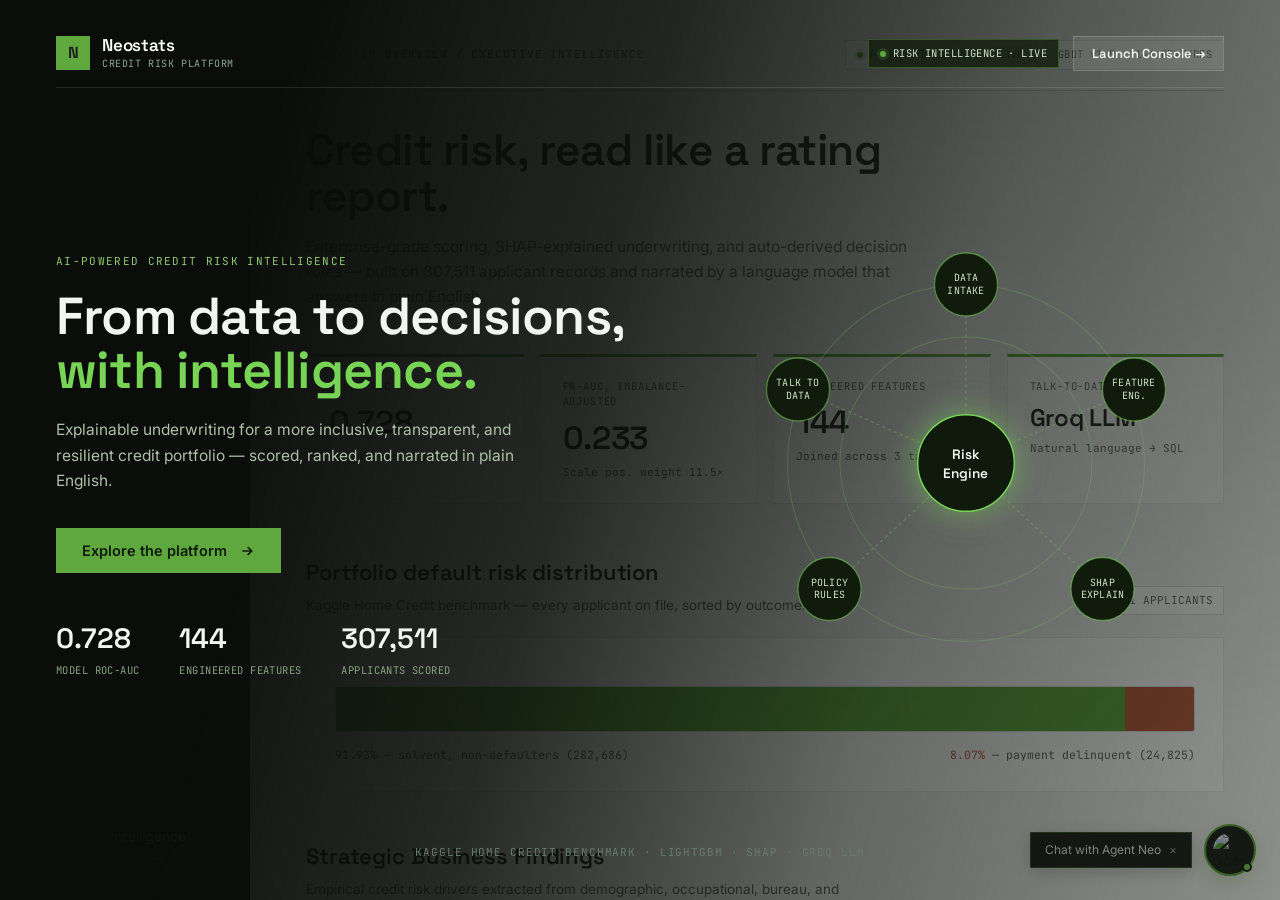
==== frontend/index.html @ 7520ad49 "feat: core AI platform engine, backend API, frontend SPA, and docker configuration" ====
<!DOCTYPE html>
<html lang="en">
<head>
<meta charset="UTF-8">
<title>NeoStats — Credit Risk Intelligence</title>
<meta name="viewport" content="width=device-width, initial-scale=1.0">
<link rel="preconnect" href="https://fonts.googleapis.com">
<link rel="preconnect" href="https://fonts.gstatic.com" crossorigin>
<link href="https://fonts.googleapis.com/css2?family=Space+Grotesk:wght@400;500;600;700&family=JetBrains+Mono:wght@400;500&family=Inter:wght@400;500;600&display=swap" rel="stylesheet">
<!-- Chart.js CDN for lightweight, high-performance browser charts -->
<script src="https://cdn.jsdelivr.net/npm/chart.js@4.4.1/dist/chart.umd.min.js"></script>
<style>
  :root {
    --bg: #F4F6F3;
    --card: #FFFFFF;
    --ink: #12201A;
    --ink-dim: #5C6B63;
    --line: rgba(18,32,26,0.09);
    --line-strong: rgba(18,32,26,0.14);
    --green: #5FA83D;
    --green-dark: #3C7A26;
    --green-tint: #EAF4E2;
    --navy: #1E241D;
    --amber: #D99A3C;
    --red: #B85C3E;
  }

  * { box-sizing: border-box; margin: 0; padding: 0; }
  html, body {
    margin: 0;
    padding: 0;
    background: var(--bg);
    color: var(--ink);
    font-family: 'Inter', -apple-system, BlinkMacSystemFont, sans-serif;
    font-size: 14px;
    line-height: 1.5;
    -webkit-font-smoothing: antialiased;
    min-height: 100vh;
  }
  ::selection { background: rgba(95,168,61,0.25); }

  /* ==========================================================================
     FULL-SCREEN NON-SCROLLABLE HERO VIEW (SEPARATE OVERLAY)
     ========================================================================== */
  #hero-view {
    position: fixed;
    inset: 0;
    width: 100vw;
    height: 100vh;
    overflow: hidden;
    z-index: 1000;
    background:
      linear-gradient(105deg, #0A0D0A 20%, rgba(10,13,10,0.85) 45%, rgba(10,13,10,0.52) 70%, rgba(10,13,10,0.30) 100%),
      radial-gradient(120% 140% at 78% 0%, rgba(27,42,32,0.4) 0%, rgba(10,13,10,0.2) 60%),
      url('/assets/hero-bg.jpg') center right / cover no-repeat;
    display: flex;
    flex-direction: column;
    justify-content: space-between;
    padding: 36px 56px 40px;
    transition: opacity 0.35s ease, visibility 0.35s ease, transform 0.35s ease;
  }

  #hero-view.hidden {
    opacity: 0;
    visibility: hidden;
    pointer-events: none;
    transform: scale(1.02);
  }

  .hero-topbar {
    display: flex;
    justify-content: space-between;
    align-items: center;
    width: 100%;
    max-width: 1180px;
    margin: 0 auto;
    padding-bottom: 16px;
    border-bottom: 1px solid rgba(255,255,255,0.1);
  }

  .hero-brand {
    display: flex;
    align-items: center;
    gap: 12px;
    text-decoration: none;
  }

  .hero-brand .mark {
    width: 34px; height: 34px; background: var(--green);
    display: flex; align-items: center; justify-content: center;
    font-family: 'Space Grotesk', sans-serif; font-size: 16px; color: var(--navy); font-weight: 700;
    flex-shrink: 0;
  }

  .hero-brand .name {
    font-family: 'Space Grotesk', sans-serif; font-weight: 600; font-size: 17px;
    letter-spacing: -0.01em; color: #fff; line-height: 1.15;
  }

  .hero-brand .sub {
    font-family: 'JetBrains Mono', monospace; font-size: 10px; color: #8AA598; letter-spacing: 0.06em;
  }

  .hero-topbar-actions {
    display: flex;
    align-items: center;
    gap: 14px;
  }

  .hero-btn-console {
    background: rgba(255,255,255,0.08);
    border: 1px solid rgba(255,255,255,0.18);
    color: #F2F6F0;
    font-family: 'Space Grotesk', sans-serif;
    font-size: 13px;
    font-weight: 600;
    padding: 8px 18px;
    cursor: pointer;
    transition: all 0.2s ease;
  }

  .hero-btn-console:hover {
    background: var(--green);
    border-color: var(--green);
    color: var(--navy);
  }

  .hero-grid {
    display: grid;
    grid-template-columns: 1.08fr 0.92fr;
    gap: 48px;
    align-items: center;
    width: 100%;
    max-width: 1180px;
    margin: auto;
  }

  .hero-eyebrow {
    font-family: 'JetBrains Mono', monospace;
    font-size: 11px;
    letter-spacing: 0.12em;
    color: #8FCB6F;
    margin-bottom: 20px;
  }

  h1.hero2 {
    font-family: 'Space Grotesk', sans-serif;
    font-weight: 600;
    letter-spacing: -0.015em;
    font-size: 52px;
    line-height: 1.04;
    color: #F2F6F0;
    margin: 0 0 20px;
  }
  h1.hero2 .accent { color: #77D454; }

  p.hero-lede {
    font-size: 15.5px;
    line-height: 1.65;
    color: #AEC0A9;
    max-width: 480px;
    margin: 0 0 34px;
  }

  .hero-cta {
    display: inline-flex;
    align-items: center;
    gap: 12px;
    background: #5FA83D;
    color: #0F1A0C;
    font-family: 'Inter', sans-serif;
    font-weight: 600;
    font-size: 14.5px;
    padding: 14px 26px;
    border: none;
    cursor: pointer;
    transition: transform 0.2s ease, background 0.2s ease;
  }
  .hero-cta:hover {
    background: #71be4d;
    transform: translateY(-2px);
  }
  .hero-cta svg { width: 16px; height: 16px; transition: transform 0.2s ease; }
  .hero-cta:hover svg { transform: translateX(3px); }

  .hero-stats {
    display: flex;
    gap: 40px;
    margin-top: 44px;
  }
  .hero-stats .s .v {
    font-family: 'Space Grotesk', sans-serif; font-size: 28px; font-weight: 600; color: #F2F6F0;
  }
  .hero-stats .s .k {
    font-family: 'JetBrains Mono', monospace; font-size: 10.5px; color: #89A281; margin-top: 4px; letter-spacing: 0.04em;
  }

  /* Interactive Orbit diagram */
  .orbit {
    position: relative;
    width: 100%;
    aspect-ratio: 1/1;
    max-width: 420px;
    margin: 0 auto;
  }
  .orbit svg { width: 100%; height: 100%; overflow: visible; }
  .orbit-ring { fill: none; stroke: rgba(119,212,84,0.22); stroke-width: 1; }
  .orbit-node-bg { fill: #101B0C; stroke: rgba(119,212,84,0.5); stroke-width: 1.2; cursor: pointer; transition: all 0.2s ease; }
  .orbit-node-bg:hover { fill: #1c3216; stroke: #77D454; }
  .orbit-core { fill: #0F1A0C; stroke: #77D454; stroke-width: 1.4; filter: drop-shadow(0 0 14px rgba(119,212,84,0.55)); cursor: pointer; }
  .orbit-label { font-family: 'JetBrains Mono', monospace; font-size: 9.5px; fill: #CFE4C8; letter-spacing: 0.02em; pointer-events: none; }
  .orbit-label-core { font-family: 'Space Grotesk', sans-serif; font-weight: 600; font-size: 13px; fill: #F2F6F0; pointer-events: none; }
  .orbit-link { stroke: rgba(119,212,84,0.35); stroke-width: 1; stroke-dasharray: 3 3; }

  /* ==========================================================================
     APP WORKSPACE LAYOUT (SIDEBAR + MAIN CANVAS)
     ========================================================================== */
  .app {
    display: grid;
    grid-template-columns: 250px 1fr;
    min-height: 100vh;
  }

  /* ---------- SIDEBAR ---------- */
  .side {
    background: var(--navy);
    padding: 32px 24px;
    display: flex;
    flex-direction: column;
    gap: 32px;
    color: #DCE4E0;
    position: sticky;
    top: 0;
    align-self: start;
    height: 100vh;
    overflow-y: auto;
    user-select: none;
    z-index: 100;
  }

  .brand { display: flex; align-items: center; gap: 12px; cursor: pointer; }
  .brand .mark {
    width: 34px; height: 34px; background: var(--green);
    display: flex; align-items: center; justify-content: center;
    font-family: 'Space Grotesk', sans-serif; font-size: 16px; color: var(--navy); font-weight: 600;
    flex-shrink: 0;
  }
  .brand .name {
    font-family: 'Space Grotesk', sans-serif; font-weight: 600; font-size: 17px;
    letter-spacing: -0.01em; color: #fff; line-height: 1.15;
  }
  .brand .sub {
    font-family: 'JetBrains Mono', monospace; font-size: 10px; color: #8AA598; letter-spacing: 0.06em;
  }

  .btn-return-hero {
    display: flex;
    align-items: center;
    gap: 8px;
    padding: 8px 10px;
    margin: 0 -10px;
    background: rgba(255,255,255,0.04);
    border: 1px solid rgba(255,255,255,0.08);
    color: #9FB2A9;
    font-family: 'JetBrains Mono', monospace;
    font-size: 11px;
    cursor: pointer;
    text-decoration: none;
    transition: all 0.15s ease;
  }
  .btn-return-hero:hover {
    color: #fff;
    background: rgba(95,168,61,0.15);
    border-color: var(--green);
  }
  .btn-return-hero svg { width: 14px; height: 14px; }

  nav { display: flex; flex-direction: column; }
  .nav-label {
    font-family: 'JetBrains Mono', monospace; font-size: 10px; letter-spacing: 0.14em; color: #6C8378; margin-bottom: 14px;
  }
  .nav-item {
    display: flex; align-items: center; gap: 12px;
    padding: 11px 10px; margin: 0 -10px;
    color: #9FB2A9; text-decoration: none;
    font-size: 14px; border-left: 2px solid transparent;
    cursor: pointer;
    transition: color .15s ease, border-color .15s ease, background .15s ease;
  }
  .nav-item svg { width: 16px; height: 16px; flex-shrink: 0; opacity: 0.8; }
  .nav-item.active {
    color: #fff; border-left-color: var(--green); background: rgba(95,168,61,0.14);
  }
  .nav-item.active svg { opacity: 1; stroke: var(--green); }
  .nav-item:hover:not(.active) { color: #fff; background: rgba(255,255,255,0.04); }

  .side-foot {
    margin-top: auto; padding-top: 20px; border-top: 1px solid rgba(255,255,255,0.08);
  }
  .side-foot .t { font-family: 'Space Grotesk', sans-serif; font-size: 13.5px; color: #fff; }
  .side-foot .m { font-family: 'JetBrains Mono', monospace; font-size: 10px; color: #7C9186; margin-top: 6px; letter-spacing: 0.03em; }

  /* ---------- MAIN CONTENT ---------- */
  main {
    padding: 40px 56px 80px;
    max-width: 1220px;
    overflow-y: auto;
    height: 100vh;
  }

  .topline {
    display: flex; justify-content: space-between; align-items: baseline;
    padding-bottom: 20px; border-bottom: 1px solid var(--line-strong); margin-bottom: 36px;
    flex-wrap: wrap; gap: 12px;
  }
  .topline .crumb {
    font-family: 'JetBrains Mono', monospace; font-size: 11px; color: var(--ink-dim); letter-spacing: 0.08em; text-transform: uppercase;
  }
  .status { display: flex; gap: 10px; align-items: center; }
  .pill {
    font-family: 'JetBrains Mono', monospace; font-size: 10.5px; letter-spacing: 0.04em;
    padding: 6px 11px; border: 1px solid var(--line-strong); color: var(--ink-dim);
    display: flex; align-items: center; gap: 7px; background: var(--card);
  }
  .pill .dot {
    width: 6px; height: 6px; background: var(--green); border-radius: 50%; box-shadow: 0 0 0 3px rgba(95,168,61,0.18);
  }

  h1.hero {
    font-family: 'Space Grotesk', sans-serif; font-weight: 600; letter-spacing: -0.01em;
    font-size: 44px; line-height: 1.05; max-width: 680px; margin: 0 0 16px; color: var(--navy);
  }
  p.lede { font-size: 15.5px; line-height: 1.6; color: var(--ink-dim); max-width: 640px; margin: 0 0 44px; }

  /* metrics row */
  .ledger {
    display: grid; grid-template-columns: repeat(4, 1fr);
    gap: 16px;
    margin-bottom: 52px;
  }
  .ledger .cell {
    padding: 22px 22px; background: var(--card); border: 1px solid var(--line);
    border-top: 3px solid var(--green);
  }
  .cell .k {
    font-family: 'JetBrains Mono', monospace; font-size: 10.5px; color: var(--ink-dim); letter-spacing: 0.08em; margin-bottom: 12px; text-transform: uppercase;
  }
  .cell .v {
    font-family: 'Space Grotesk', sans-serif; font-weight: 600; letter-spacing: -0.01em; font-size: 32px; color: var(--navy); line-height: 1;
  }
  .cell .d { font-family: 'JetBrains Mono', monospace; font-size: 11px; margin-top: 10px; }
  .d.up { color: var(--green-dark); }
  .d.neutral { color: var(--ink-dim); }

  /* section header */
  .section-head {
    display: flex; justify-content: space-between; align-items: flex-end;
    margin-bottom: 22px;
  }
  .section-head h2 {
    font-family: 'Space Grotesk', sans-serif; font-weight: 600; letter-spacing: -0.005em; font-size: 22px; margin: 0 0 6px; color: var(--navy);
  }
  .section-head p { font-size: 13.5px; color: var(--ink-dim); margin: 0; max-width: 540px; }
  .section-head .tag {
    font-family: 'JetBrains Mono', monospace; font-size: 11px; color: var(--ink-dim); border: 1px solid var(--line-strong); padding: 5px 10px; white-space: nowrap; background: var(--card);
  }

  /* distribution bar */
  .dist {
    border: 1px solid var(--line); background: var(--card); padding: 28px; margin-bottom: 48px;
  }
  .dist-bar {
    display: flex; height: 46px; border: 1px solid var(--line-strong); overflow: hidden; margin: 20px 0 14px; border-radius: 3px;
  }
  .dist-bar .seg-good { background: var(--green); width: 91.93%; position: relative; }
  .dist-bar .seg-bad { background: var(--red); width: 8.07%; }
  .dist-legend { display: flex; justify-content: space-between; font-family: 'JetBrains Mono', monospace; font-size: 11.5px; }
  .dist-legend .a { color: var(--green-dark); }
  .dist-legend .b { color: var(--red); }
  .dist-legend span { color: var(--ink-dim); }

  /* two column layout */
  .grid-2 { display: grid; grid-template-columns: 1fr 1.15fr; gap: 16px; margin-bottom: 48px; }
  .panel { padding: 30px; background: var(--card); border: 1px solid var(--line); }
  .field { margin-bottom: 18px; }
  .field label {
    display: block; font-family: 'JetBrains Mono', monospace; font-size: 10.5px; color: var(--ink-dim); letter-spacing: 0.05em; margin-bottom: 7px; text-transform: uppercase;
  }
  .field .val {
    font-family: 'JetBrains Mono', monospace; font-size: 14px; color: var(--navy);
    border-bottom: 1px solid var(--line-strong); padding: 8px 2px;
  }
  .field input, .field select {
    width: 100%; border: none; border-bottom: 1px solid var(--line-strong); background: transparent;
    font-family: 'JetBrains Mono', monospace; font-size: 14px; color: var(--navy); padding: 8px 2px; outline: none;
  }
  .field input:focus, .field select:focus {
    border-bottom-color: var(--green);
  }
  .slider-row {
    display: flex; align-items: center; justify-content: space-between; gap: 12px; margin-top: 4px;
  }
  .slider-row input[type="range"] {
    flex: 1; accent-color: var(--green); cursor: pointer;
  }
  .slider-row span {
    font-family: 'JetBrains Mono', monospace; font-size: 12px; color: var(--green-dark); min-width: 48px; text-align: right; font-weight: 500;
  }

  /* decision block */
  .decision-block { text-align: left; }
  .decision-top { display: flex; justify-content: space-between; align-items: flex-start; margin-bottom: 26px; }
  .decision-top h3 { font-family: 'Space Grotesk', sans-serif; font-size: 19px; margin: 0; color: var(--navy); font-weight: 600; letter-spacing: -0.005em; }
  .risk-flag {
    font-family: 'JetBrains Mono', monospace; font-size: 11px; letter-spacing: 0.06em;
    color: var(--red); border: 1px solid var(--red); padding: 5px 10px; background: #FBEEEB;
  }
  .risk-flag.low {
    color: var(--green-dark); border-color: var(--green); background: var(--green-tint);
  }
  .risk-flag.medium {
    color: var(--amber); border-color: var(--amber); background: #FEF6EC;
  }

  .gauge-row { display: flex; align-items: center; gap: 28px; margin-bottom: 26px; }
  .gauge { position: relative; width: 130px; height: 130px; flex-shrink: 0; }
  .gauge svg { transform: rotate(-90deg); }
  .gauge .num {
    position: absolute; inset: 0; display: flex; flex-direction: column; align-items: center; justify-content: center;
  }
  .gauge .num b { font-family: 'Space Grotesk', sans-serif; font-weight: 600; font-size: 26px; color: var(--navy); line-height: 1; }
  .gauge .num small { font-family: 'JetBrains Mono', monospace; font-size: 8.5px; color: var(--ink-dim); letter-spacing: 0.05em; margin-top: 4px; text-transform: uppercase; }
  .score-lines .row { display: flex; justify-content: space-between; padding: 9px 0; border-bottom: 1px solid var(--line); font-size: 13.5px; }
  .score-lines .row:last-child { border-bottom: none; }
  .score-lines .row span:first-child { color: var(--ink-dim); font-family: 'JetBrains Mono', monospace; font-size: 11px; }
  .score-lines .row span:last-child { color: var(--navy); font-family: 'JetBrains Mono', monospace; font-weight: 500; }
  .score-lines .row.decision span:last-child { color: var(--red); font-weight: 600; }
  .score-lines .row.decision.approved span:last-child { color: var(--green-dark); font-weight: 600; }

  .policy { margin-top: 22px; padding: 16px 18px; border-left: 3px solid var(--green); background: var(--green-tint); }
  .policy .l { font-family: 'JetBrains Mono', monospace; font-size: 10px; color: var(--green-dark); letter-spacing: 0.08em; margin-bottom: 6px; }
  .policy p { margin: 0; font-size: 13px; line-height: 1.5; color: var(--navy); }

  .shap-title { font-family: 'JetBrains Mono', monospace; font-size: 10.5px; color: var(--ink-dim); letter-spacing: 0.06em; margin: 26px 0 14px; }
  .shap-cols { display: grid; grid-template-columns: 1fr 1fr; gap: 24px; }
  .shap-h { font-size: 11.5px; font-family: 'JetBrains Mono', monospace; letter-spacing: 0.03em; margin-bottom: 12px; }
  .shap-h.g { color: var(--green-dark); }
  .shap-h.r { color: var(--red); }
  .shap-row { margin-bottom: 14px; }
  .shap-row .lbl { display: flex; justify-content: space-between; font-size: 12px; margin-bottom: 6px; font-family: 'JetBrains Mono', monospace; }
  .shap-row .lbl span:first-child { color: var(--navy); }
  .shap-row .bar { height: 5px; background: var(--line-strong); position: relative; border-radius: 3px; overflow: hidden; }
  .shap-row .bar i { position: absolute; top: 0; left: 0; height: 100%; display: block; }
  .shap-row.g .lbl span:last-child { color: var(--green-dark); }
  .shap-row.g .bar i { background: var(--green); }
  .shap-row.r .lbl span:last-child { color: var(--red); }
  .shap-row.r .bar i { background: var(--red); }

  /* rules page */
  .rules-summary { display: flex; gap: 16px; margin-bottom: 36px; }
  .rules-summary .cell { flex: 1; padding: 22px 24px; background: var(--card); border: 1px solid var(--line); border-top: 3px solid var(--green); }

  .filters { display: flex; gap: 8px; margin-bottom: 28px; }
  .filters button {
    font-family: 'JetBrains Mono', monospace; font-size: 11.5px; letter-spacing: 0.03em;
    background: var(--card); border: 1px solid var(--line-strong); color: var(--ink-dim);
    padding: 8px 16px; cursor: pointer; transition: all 0.15s ease;
  }
  .filters button.active { color: #fff; background: var(--green); border-color: var(--green); }

  .rule { border: 1px solid var(--line); background: var(--card); padding: 26px 28px; margin-bottom: 14px; transition: border-color 0.15s ease; }
  .rule:hover { border-color: var(--line-strong); }
  .rule-top { display: flex; justify-content: space-between; align-items: center; margin-bottom: 16px; }
  .rule-id { font-family: 'JetBrains Mono', monospace; font-size: 13px; color: var(--navy); letter-spacing: 0.03em; }
  .rule-meta { display: flex; align-items: center; gap: 14px; }
  .conf { font-family: 'JetBrains Mono', monospace; font-size: 11px; color: var(--ink-dim); }
  .conf b { color: var(--navy); font-weight: 500; }
  .rule-logic {
    font-family: 'JetBrains Mono', monospace; font-size: 13.5px; color: var(--navy);
    background: #F6F8F5; border: 1px solid var(--line); padding: 16px 18px; margin-bottom: 16px; line-height: 1.7;
  }
  .rule-logic .k { color: var(--green-dark); }
  .rule-logic .r { color: var(--red); font-weight: 500; }
  .rule-fields { display: grid; grid-template-columns: 1fr 1fr; gap: 20px; }
  .rule-fields .l { font-family: 'JetBrains Mono', monospace; font-size: 10px; color: var(--ink-dim); letter-spacing: 0.06em; margin-bottom: 5px; text-transform: uppercase; }
  .rule-fields p { margin: 0; font-size: 13px; line-height: 1.5; color: var(--ink-dim); }
  .rule-fields p b { color: var(--navy); font-weight: 500; }

  /* Methodology Architecture Flowchart */
  .method-pipeline-grid {
    display: grid;
    grid-template-columns: repeat(5, 1fr);
    gap: 12px;
    margin-top: 14px;
    margin-bottom: 36px;
  }
  @media (max-width: 1024px) {
    .method-pipeline-grid {
      grid-template-columns: repeat(2, 1fr);
    }
  }
  @media (max-width: 600px) {
    .method-pipeline-grid {
      grid-template-columns: 1fr;
    }
  }
  .method-node {
    background: var(--card);
    border: 1px solid var(--line);
    border-top: 2px solid var(--green);
    padding: 16px 14px;
    display: flex;
    flex-direction: column;
    transition: transform 0.15s ease, border-color 0.15s ease, box-shadow 0.15s ease;
  }
  .method-node:hover {
    transform: translateY(-2px);
    border-color: var(--line-strong);
    box-shadow: 0 4px 12px rgba(18,32,26,0.06);
  }
  .method-node-header {
    display: flex;
    justify-content: space-between;
    align-items: center;
    margin-bottom: 8px;
  }
  .method-node-num {
    font-family: 'JetBrains Mono', monospace;
    font-size: 11px;
    font-weight: 500;
    text-transform: uppercase;
    color: var(--green-dark);
    letter-spacing: 0.05em;
  }
  .method-node-arrow {
    color: var(--ink-dim);
    font-size: 13px;
    font-family: 'JetBrains Mono', monospace;
    opacity: 0.7;
  }
  .method-node-title {
    font-family: 'Space Grotesk', sans-serif;
    font-size: 13px;
    font-weight: 600;
    color: var(--navy);
    margin-bottom: 6px;
    line-height: 1.3;
  }
  .method-node-desc {
    font-family: 'Inter', sans-serif;
    font-size: 11.5px;
    color: var(--ink-dim);
    line-height: 1.45;
  }

  /* ==========================================================================
     TALK TO DATA — FULL INTERACTIVE CHAT INTERFACE
     ========================================================================== */
  .talk-chat-workspace {
    background: var(--card);
    border: 1px solid var(--line-strong);
    display: flex;
    flex-direction: column;
    box-shadow: 0 4px 20px rgba(18, 32, 26, 0.04);
    margin-bottom: 32px;
  }
  .talk-chat-header {
    display: flex;
    justify-content: space-between;
    align-items: center;
    padding: 14px 24px;
    background: #FAFBF9;
    border-bottom: 1px solid var(--line-strong);
  }
  .talk-chat-header-info {
    display: flex;
    align-items: center;
    gap: 10px;
  }
  .talk-chat-status-dot {
    width: 8px;
    height: 8px;
    border-radius: 50%;
    background: #38A169;
    box-shadow: 0 0 0 3px rgba(56, 161, 105, 0.2);
  }
  .talk-clear-btn {
    background: transparent;
    border: 1px solid var(--line-strong);
    color: var(--ink-dim);
    font-family: 'JetBrains Mono', monospace;
    font-size: 11px;
    padding: 5px 12px;
    border-radius: 2px;
    cursor: pointer;
    display: flex;
    align-items: center;
    gap: 6px;
    transition: all 0.15s ease;
  }
  .talk-clear-btn:hover {
    background: #FFFFFF;
    color: var(--navy);
    border-color: var(--navy);
  }
  .talk-chat-stream {
    height: 520px;
    overflow-y: auto;
    padding: 24px 28px;
    display: flex;
    flex-direction: column;
    gap: 20px;
    background: #FAFBF9;
    scroll-behavior: smooth;
  }
  .talk-chat-stream::-webkit-scrollbar {
    width: 6px;
  }
  .talk-chat-stream::-webkit-scrollbar-thumb {
    background: var(--line-strong);
    border-radius: 3px;
  }

  /* User message bubble */
  .talk-msg-user {
    align-self: flex-end;
    max-width: 82%;
    background: var(--green-tint);
    border: 1px solid rgba(43, 107, 72, 0.25);
    padding: 14px 18px;
    border-radius: 8px 8px 1px 8px;
    box-shadow: 0 2px 6px rgba(18, 32, 26, 0.03);
  }
  .talk-msg-user-meta {
    font-family: 'JetBrains Mono', monospace;
    font-size: 10px;
    letter-spacing: 0.06em;
    color: var(--green-dark);
    margin-bottom: 4px;
    text-transform: uppercase;
    font-weight: 500;
  }
  .talk-msg-user-text {
    font-size: 14px;
    color: var(--navy);
    line-height: 1.5;
    margin: 0;
    font-weight: 500;
  }

  /* Bot message card */
  .talk-msg-bot {
    align-self: flex-start;
    width: 100%;
    max-width: 96%;
    background: #FFFFFF;
    border: 1px solid var(--line-strong);
    padding: 20px 24px;
    border-radius: 8px 8px 8px 1px;
    box-shadow: 0 2px 8px rgba(18, 32, 26, 0.03);
  }
  .talk-msg-bot-head {
    display: flex;
    justify-content: space-between;
    align-items: center;
    margin-bottom: 12px;
    padding-bottom: 10px;
    border-bottom: 1px solid var(--line);
  }
  .talk-msg-bot-agent {
    display: flex;
    align-items: center;
    gap: 10px;
  }
  .talk-msg-bot-avatar {
    width: 24px;
    height: 24px;
    background: var(--green);
    color: #FFFFFF;
    display: flex;
    align-items: center;
    justify-content: center;
    font-family: 'Space Grotesk', sans-serif;
    font-weight: 700;
    font-size: 12px;
    border-radius: 3px;
  }
  .talk-msg-bot-name {
    font-family: 'Space Grotesk', sans-serif;
    font-size: 13.5px;
    font-weight: 600;
    color: var(--navy);
  }
  .talk-msg-bot-tag {
    font-family: 'JetBrains Mono', monospace;
    font-size: 10px;
    color: var(--ink-dim);
    background: #F2F4F0;
    padding: 3px 8px;
    border-radius: 2px;
  }
  .talk-bot-insight {
    font-size: 14px;
    line-height: 1.6;
    color: var(--navy);
    margin-bottom: 14px;
    background: rgba(43, 107, 72, 0.05);
    border-left: 3px solid var(--green);
    padding: 12px 16px;
    border-radius: 0 4px 4px 0;
  }
  .talk-sql-card {
    background: #12201A;
    border-radius: 4px;
    padding: 14px 16px;
    margin-bottom: 14px;
    overflow-x: auto;
  }
  .talk-sql-header {
    display: flex;
    justify-content: space-between;
    align-items: center;
    margin-bottom: 8px;
  }
  .talk-sql-title {
    font-family: 'JetBrains Mono', monospace;
    font-size: 10.5px;
    letter-spacing: 0.08em;
    color: #8FCB6F;
    text-transform: uppercase;
  }
  .talk-sql-copy-btn {
    background: rgba(255,255,255,0.08);
    border: 1px solid rgba(255,255,255,0.15);
    color: #CBD5E1;
    font-family: 'JetBrains Mono', monospace;
    font-size: 10px;
    padding: 3px 8px;
    border-radius: 2px;
    cursor: pointer;
    transition: all 0.15s;
  }
  .talk-sql-copy-btn:hover {
    background: rgba(255,255,255,0.2);
    color: #FFFFFF;
  }
  .talk-sql-code {
    font-family: 'JetBrains Mono', monospace;
    font-size: 12px;
    line-height: 1.6;
    color: #E2E8F0;
    white-space: pre-wrap;
    word-break: break-all;
    margin: 0;
  }
  .talk-table-wrap {
    overflow-x: auto;
    margin-top: 10px;
    border: 1px solid var(--line-strong);
    border-radius: 4px;
  }
  .talk-data-table {
    width: 100%;
    border-collapse: collapse;
    font-size: 12.5px;
  }
  .talk-data-table th {
    background: #F4F6F3;
    font-family: 'JetBrains Mono', monospace;
    font-size: 10.5px;
    text-transform: uppercase;
    color: var(--ink-dim);
    letter-spacing: 0.05em;
    padding: 8px 12px;
    text-align: left;
    border-bottom: 1px solid var(--line-strong);
  }
  .talk-data-table td {
    padding: 8px 12px;
    border-bottom: 1px solid var(--line);
    color: var(--navy);
  }
  .talk-data-table tr:last-child td {
    border-bottom: none;
  }
  .talk-data-table tr:hover td {
    background: #FAFBF9;
  }

  /* Suggested Questions Ribbon (Placed directly above the prompt box!) */
  .talk-suggestions-bar {
    padding: 9px 20px;
    background: #FFFFFF;
    border-top: 1px solid var(--line-strong);
    display: flex;
    align-items: center;
    gap: 12px;
  }
  .talk-suggestions-label {
    font-family: 'JetBrains Mono', monospace;
    font-size: 10px;
    font-weight: 600;
    color: var(--ink-dim);
    letter-spacing: 0.06em;
    white-space: nowrap;
    text-transform: uppercase;
  }
  .talk-suggestions-list {
    display: flex;
    align-items: center;
    gap: 8px;
    overflow-x: auto;
    white-space: nowrap;
    scrollbar-width: thin;
    scrollbar-color: rgba(0,0,0,0.12) transparent;
    padding: 2px 0;
  }
  .talk-suggestions-list::-webkit-scrollbar {
    height: 3px;
  }
  .talk-suggestions-list::-webkit-scrollbar-thumb {
    background: rgba(0,0,0,0.15);
    border-radius: 4px;
  }
  .talk-suggestions-list::-webkit-scrollbar-track {
    background: transparent;
  }
  .talk-chip {
    background: #F6F8F5;
    border: 1px solid var(--line-strong);
    padding: 5px 12px;
    border-radius: 14px;
    font-size: 11.5px;
    color: var(--navy);
    cursor: pointer;
    transition: all 0.15s ease;
    font-family: 'Inter', sans-serif;
    user-select: none;
  }
  .talk-chip:hover {
    background: var(--green-tint);
    border-color: var(--green);
    color: var(--green-dark);
    transform: translateY(-1px);
  }

  /* Input Container */
  .talk-input-container {
    padding: 14px 20px;
    background: #FFFFFF;
    border-top: 1px solid var(--line);
    display: flex;
    gap: 12px;
    align-items: center;
  }
  .talk-input-field {
    flex: 1;
    padding: 12px 16px;
    border: 1px solid var(--line-strong);
    font-size: 13.5px;
    font-family: 'Inter', sans-serif;
    background: #FAFBF9;
    color: var(--navy);
    transition: all 0.15s ease;
    border-radius: 2px;
  }
  .talk-input-field:focus {
    border-color: var(--green);
    outline: none;
    background: #FFFFFF;
    box-shadow: 0 0 0 2px rgba(43,107,72,0.12);
  }
  .talk-send-btn {
    background: var(--navy);
    color: #FFFFFF;
    border: none;
    padding: 12px 22px;
    font-family: 'Inter', sans-serif;
    font-weight: 500;
    font-size: 13px;
    cursor: pointer;
    display: flex;
    align-items: center;
    gap: 8px;
    transition: background 0.15s ease;
    white-space: nowrap;
    border-radius: 2px;
  }
  .talk-send-btn:hover:not(:disabled) {
    background: var(--green);
  }
  .talk-send-btn:disabled {
    opacity: 0.6;
    cursor: not-allowed;
  }

  /* Floating AI Chat Assistant ("Agent Neo") */
  #floating-chat-trigger {
    position: fixed;
    bottom: 24px;
    right: 24px;
    z-index: 900;
    display: flex;
    align-items: center;
    gap: 12px;
    cursor: pointer;
  }
  .chat-trigger-bubble {
    background: #1E241D;
    color: #fff;
    font-size: 12px;
    padding: 8px 14px;
    border: 1px solid rgba(95,168,61,0.4);
    box-shadow: 0 4px 16px rgba(0,0,0,0.2);
    display: flex;
    align-items: center;
    gap: 8px;
    font-family: 'Inter', sans-serif;
  }
  .chat-trigger-btn {
    width: 52px;
    height: 52px;
    background: var(--navy);
    border: 2px solid var(--green);
    border-radius: 50%;
    display: flex;
    align-items: center;
    justify-content: center;
    box-shadow: 0 6px 20px rgba(95,168,61,0.3);
    position: relative;
    transition: transform 0.2s ease;
  }
  .chat-trigger-btn:hover { transform: scale(1.08); }
  .chat-trigger-btn img { width: 34px; height: 34px; border-radius: 50%; }
  .chat-trigger-online-dot {
    position: absolute;
    bottom: 2px;
    right: 2px;
    width: 10px;
    height: 10px;
    background: #77D454;
    border: 2px solid var(--navy);
    border-radius: 50%;
  }

  #floating-chat-modal {
    position: fixed;
    bottom: 88px;
    right: 24px;
    width: 420px;
    height: 560px;
    background: var(--card);
    border: 1px solid var(--line-strong);
    box-shadow: 0 16px 48px rgba(18,32,26,0.18);
    z-index: 910;
    display: flex;
    flex-direction: column;
    overflow: hidden;
    transition: opacity 0.2s ease, transform 0.2s ease;
  }
  #floating-chat-modal.closed {
    display: none;
  }
  .floating-chat-header {
    background: var(--navy);
    color: #fff;
    padding: 16px 20px;
    display: flex;
    justify-content: space-between;
    align-items: center;
  }
  .floating-chat-agent { display: flex; align-items: center; gap: 10px; }
  .floating-chat-agent img { width: 32px; height: 32px; border-radius: 50%; border: 1px solid var(--green); }
  .floating-chat-agent .name { font-family: 'Space Grotesk', sans-serif; font-weight: 600; font-size: 15px; }
  .floating-chat-agent .status { font-family: 'JetBrains Mono', monospace; font-size: 10px; color: #8FCB6F; }
  .floating-chat-actions { display: flex; align-items: center; gap: 6px; }
  .chat-ctrl-btn {
    background: transparent;
    border: none;
    color: #94a3b8;
    width: 28px;
    height: 28px;
    border-radius: 4px;
    display: inline-flex;
    align-items: center;
    justify-content: center;
    cursor: pointer;
    font-size: 16px;
    transition: all 0.15s ease;
    padding: 0;
  }
  .chat-ctrl-btn:hover {
    background: rgba(255, 255, 255, 0.15);
    color: #ffffff;
  }
  .floating-chat-body {
    flex: 1;
    overflow-y: auto;
    padding: 20px;
    display: flex;
    flex-direction: column;
    gap: 16px;
    background: #F9FAF8;
  }
  .f-msg { display: flex; flex-direction: column; max-width: 88%; }
  .f-msg.bot { align-self: flex-start; }
  .f-msg.user { align-self: flex-end; }
  .f-msg .bubble {
    padding: 12px 16px;
    font-size: 13.5px;
    line-height: 1.55;
    background: var(--card);
    border: 1px solid var(--line);
    color: var(--navy);
  }
  .f-msg.user .bubble {
    background: var(--navy);
    color: #fff;
    border-color: var(--navy);
  }
  .f-msg-time {
    font-family: 'JetBrains Mono', monospace; font-size: 9.5px; color: var(--ink-dim); margin-top: 4px;
  }
  .f-quick-pills {
    display: flex;
    flex-wrap: wrap;
    gap: 6px;
    margin-top: 8px;
  }
  .f-pill {
    background: #eef6eb;
    border: 1px solid #c2e0b6;
    color: #245717;
    font-size: 11.5px;
    font-family: 'Inter', sans-serif;
    font-weight: 500;
    padding: 4px 10px;
    border-radius: 12px;
    cursor: pointer;
    text-align: left;
    transition: all 0.15s ease;
  }
  .f-pill:hover {
    background: var(--green);
    border-color: var(--green);
    color: var(--navy);
    transform: translateY(-1px);
  }
  .floating-chat-footer {
    padding: 14px 18px;
    border-top: 1px solid var(--line);
    background: var(--card);
  }
  .f-input-row { display: flex; gap: 8px; }
  .f-input-row input {
    flex: 1; padding: 10px 14px; border: 1px solid var(--line-strong); background: #FAFBFA;
    font-family: 'Inter', sans-serif; font-size: 13px; color: var(--navy); outline: none;
  }
  .f-input-row input:focus { border-color: var(--green); }
  .f-send-btn {
    background: var(--green); border: none; color: var(--navy); padding: 0 16px; cursor: pointer; font-weight: 600;
  }

  @media (max-width: 880px) {
    .app { grid-template-columns: 1fr; }
    .side { display: none; }
    main { padding: 28px 20px 60px; }
    h1.hero { font-size: 32px; }
    .ledger { grid-template-columns: 1fr 1fr; }
    .grid-2 { grid-template-columns: 1fr; }
    .shap-cols { grid-template-columns: 1fr; }
    .rule-fields { grid-template-columns: 1fr; }
    .rules-summary { flex-direction: column; }
    #floating-chat-modal { width: calc(100vw - 32px); right: 16px; bottom: 80px; }
  }
</style>
</head>
<body>

<!-- ==========================================================================
     1. SEPARATE FULL-SCREEN HERO LANDING PAGE
     ========================================================================== -->
<div id="hero-view">
  <header class="hero-topbar">
    <div class="hero-brand">
      <div class="mark">N</div>
      <div>
        <div class="name">Neostats</div>
        <div class="sub">CREDIT RISK PLATFORM</div>
      </div>
    </div>
    <div class="hero-topbar-actions">
      <div class="pill" style="border-color: rgba(95,168,61,0.4); background: rgba(16,27,12,0.8); color: #cfe4c8;">
        <span class="dot"></span>
        <span>RISK INTELLIGENCE · LIVE</span>
      </div>
      <button id="btn-hero-launch" class="hero-btn-console">
        Launch Console &rarr;
      </button>
    </div>
  </header>

  <div class="hero-grid">
    <div>
      <div class="hero-eyebrow">AI-POWERED CREDIT RISK INTELLIGENCE</div>
      <h1 class="hero2">
        From data to decisions,<br><span class="accent">with intelligence.</span>
      </h1>
      <p class="hero-lede">
        Explainable underwriting for a more inclusive, transparent, and resilient credit portfolio — scored, ranked, and narrated in plain English.
      </p>
      <button id="btn-hero-explore" class="hero-cta">
        <span>Explore the platform</span>
        <svg viewBox="0 0 24 24" fill="none" stroke="currentColor" stroke-width="2.5"><path d="M5 12h14M13 6l6 6-6 6"/></svg>
      </button>
      <div class="hero-stats">
        <div class="s"><div class="v">0.728</div><div class="k">MODEL ROC-AUC</div></div>
        <div class="s"><div class="v">144</div><div class="k">ENGINEERED FEATURES</div></div>
        <div class="s"><div class="v">307,511</div><div class="k">APPLICANTS SCORED</div></div>
      </div>
    </div>

    <!-- Interactive SVG Orbit Diagram -->
    <div class="orbit">
      <svg viewBox="0 0 400 400">
        <circle class="orbit-ring" cx="200" cy="200" r="170"/>
        <circle class="orbit-ring" cx="200" cy="200" r="120"/>

        <line class="orbit-link" x1="200" y1="200" x2="200" y2="30"/>
        <line class="orbit-link" x1="200" y1="200" x2="360" y2="130"/>
        <line class="orbit-link" x1="200" y1="200" x2="330" y2="320"/>
        <line class="orbit-link" x1="200" y1="200" x2="70" y2="320"/>
        <line class="orbit-link" x1="200" y1="200" x2="40" y2="130"/>

        <!-- Core Risk Engine -->
        <circle class="orbit-core" id="orbit-core-btn" cx="200" cy="200" r="46"/>
        <text class="orbit-label-core" x="200" y="196" text-anchor="middle">Risk</text>
        <text class="orbit-label-core" x="200" y="214" text-anchor="middle">Engine</text>

        <!-- Node 1: Data Intake -->
        <g class="orbit-node-interactive" data-nav="eda">
          <circle class="orbit-node-bg" cx="200" cy="30" r="30"/>
          <text class="orbit-label" x="200" y="27" text-anchor="middle">DATA</text>
          <text class="orbit-label" x="200" y="39" text-anchor="middle">INTAKE</text>
        </g>

        <!-- Node 2: Feature Eng -->
        <g class="orbit-node-interactive" data-nav="eda">
          <circle class="orbit-node-bg" cx="360" cy="130" r="30"/>
          <text class="orbit-label" x="360" y="127" text-anchor="middle">FEATURE</text>
          <text class="orbit-label" x="360" y="139" text-anchor="middle">ENG.</text>
        </g>

        <!-- Node 3: SHAP Explain -->
        <g class="orbit-node-interactive" data-nav="scoring">
          <circle class="orbit-node-bg" cx="330" cy="320" r="30"/>
          <text class="orbit-label" x="330" y="317" text-anchor="middle">SHAP</text>
          <text class="orbit-label" x="330" y="329" text-anchor="middle">EXPLAIN</text>
        </g>

        <!-- Node 4: Policy Rules -->
        <g class="orbit-node-interactive" data-nav="rules">
          <circle class="orbit-node-bg" cx="70" cy="320" r="30"/>
          <text class="orbit-label" x="70" y="317" text-anchor="middle">POLICY</text>
          <text class="orbit-label" x="70" y="329" text-anchor="middle">RULES</text>
        </g>

        <!-- Node 5: Talk to Data -->
        <g class="orbit-node-interactive" data-nav="talk">
          <circle class="orbit-node-bg" cx="40" cy="130" r="30"/>
          <text class="orbit-label" x="40" y="127" text-anchor="middle">TALK TO</text>
          <text class="orbit-label" x="40" y="139" text-anchor="middle">DATA</text>
        </g>
      </svg>
    </div>
  </div>

  <div style="text-align: center; font-family: 'JetBrains Mono', monospace; font-size: 11px; color: #627c6a; letter-spacing: 0.08em;">
    KAGGLE HOME CREDIT BENCHMARK · LIGHTGBM · SHAP · GROQ LLM
  </div>
</div>

<!-- ==========================================================================
     2. ENTERPRISE PLATFORM WORKSPACE
     ========================================================================== -->
<div class="app">

  <!-- Left Sidebar -->
  <aside class="side">
    <div>
      <div class="brand" id="sidebar-brand-btn" title="Return to Hero Landing">
        <div class="mark">N</div>
        <div>
          <div class="name">Neostats</div>
          <div class="sub">RISK INTELLIGENCE</div>
        </div>
      </div>

      <a id="btn-return-hero" class="btn-return-hero" style="margin-top: 14px;" title="Return to Hero Landing">
        <svg viewBox="0 0 24 24" fill="none" stroke="currentColor" stroke-width="2"><path d="M19 12H5M12 19l-7-7 7-7"/></svg>
        <span>&larr; Hero Landing</span>
      </a>
    </div>

    <nav>
      <div class="nav-label">NAVIGATION</div>
      <a class="nav-item active" data-page="overview">
        <svg viewBox="0 0 24 24" fill="none" stroke="currentColor" stroke-width="1.5"><rect x="3" y="3" width="8" height="8"/><rect x="13" y="3" width="8" height="8"/><rect x="3" y="13" width="8" height="8"/><rect x="13" y="13" width="8" height="8"/></svg>
        <span>Overview</span>
      </a>
      <a class="nav-item" data-page="eda">
        <svg viewBox="0 0 24 24" fill="none" stroke="currentColor" stroke-width="1.5"><path d="M3 20V10M10 20V4M17 20v-7"/></svg>
        <span>EDA &amp; Insights</span>
      </a>
      <a class="nav-item" data-page="scoring">
        <svg viewBox="0 0 24 24" fill="none" stroke="currentColor" stroke-width="1.5"><path d="M13 2 3 14h8l-1 8 10-12h-8l1-8z"/></svg>
        <span>Risk Scoring</span>
      </a>
      <a class="nav-item" data-page="rules">
        <svg viewBox="0 0 24 24" fill="none" stroke="currentColor" stroke-width="1.5"><path d="M6 2h9l5 5v15H6z"/><path d="M14 2v6h6"/></svg>
        <span>Decision Rules</span>
      </a>
      <a class="nav-item" data-page="talk">
        <svg viewBox="0 0 24 24" fill="none" stroke="currentColor" stroke-width="1.5"><path d="M21 15a4 4 0 0 1-4 4H8l-5 3V6a4 4 0 0 1 4-4h10a4 4 0 0 1 4 4z"/></svg>
        <span>Talk to Data</span>
      </a>
    </nav>

    <div class="side-foot">
      <div class="t">AI Credit Risk Intelligence</div>
      <div class="m">LIGHTGBM · SHAP · GROQ</div>
    </div>
  </aside>

  <!-- Main Canvas -->
  <main>

    <!-- ============ PAGE 1: OVERVIEW ============ -->
    <div class="page" id="page-overview">
      <div class="topline">
        <div class="crumb">PORTFOLIO OVERVIEW / EXECUTIVE INTELLIGENCE</div>
        <div class="status">
          <div class="pill"><span class="dot"></span>RISK INTELLIGENCE · LIVE</div>
          <div class="pill">GBDT v1.0 · 144 FEATURES</div>
        </div>
      </div>

      <h1 class="hero">Credit risk, read like a rating report.</h1>
      <p class="lede">Enterprise-grade scoring, SHAP-explained underwriting, and auto-derived decision rules — built on 307,511 applicant records and narrated by a language model that answers in plain English.</p>

      <div class="ledger">
        <div class="cell">
          <div class="k">MODEL ROC-AUC</div>
          <div class="v" id="kpi-roc">0.728</div>
          <div class="d up">+26.2% over baseline</div>
        </div>
        <div class="cell">
          <div class="k">PR-AUC, IMBALANCE-ADJUSTED</div>
          <div class="v" id="kpi-pr">0.233</div>
          <div class="d neutral">Scale pos. weight 11.5×</div>
        </div>
        <div class="cell">
          <div class="k">ENGINEERED FEATURES</div>
          <div class="v" id="kpi-features">144</div>
          <div class="d neutral">Joined across 3 tables</div>
        </div>
        <div class="cell">
          <div class="k">TALK-TO-DATA ENGINE</div>
          <div class="v" id="kpi-engine" style="font-size: 24px;">Groq LLM</div>
          <div class="d neutral">Natural language → SQL</div>
        </div>
      </div>

      <div class="section-head">
        <div>
          <h2>Portfolio default risk distribution</h2>
          <p>Kaggle Home Credit benchmark — every applicant on file, sorted by outcome.</p>
        </div>
        <div class="tag">307,511 APPLICANTS</div>
      </div>
      <div class="dist">
        <div class="dist-bar"><div class="seg-good"></div><div class="seg-bad"></div></div>
        <div class="dist-legend">
          <div class="a">91.93% <span>— solvent, non-defaulters (282,686)</span></div>
          <div class="b">8.07% <span>— payment delinquent (24,825)</span></div>
        </div>
      </div>

      <div class="section-head" style="margin-top: 48px;">
        <div>
          <h2>Strategic Business Findings</h2>
          <p>Empirical credit risk drivers extracted from demographic, occupational, bureau, and previous application records.</p>
        </div>
      </div>
      <div id="overview-insights-grid" style="display: grid; grid-template-columns: repeat(2, 1fr); gap: 20px;">
        <!-- Populated dynamically by overview.js -->
      </div>

      <!-- Overview Footer CTA -->
      <div id="overview-footer-cta" style="margin-top: 48px; padding: 28px 32px; background: var(--navy); display: flex; justify-content: space-between; align-items: center; gap: 24px;">
        <div>
          <div style="font-family:'JetBrains Mono',monospace; font-size:10px; font-weight:700; letter-spacing:0.1em; color:var(--green); margin-bottom:6px;">NEXT STEP</div>
          <div style="font-family:'Space Grotesk',sans-serif; font-size:18px; font-weight:600; color:#fff; margin-bottom:4px;">Score an applicant or interrogate the portfolio</div>
          <div style="font-size:12.5px; color:rgba(255,255,255,0.55); font-family:'JetBrains Mono',monospace;">LightGBM · SHAP · 307k records · Groq NL→SQL</div>
        </div>
        <div style="display:flex; gap:12px; flex-shrink:0;">
          <button onclick="switchPage('scoring')" style="padding:10px 22px; background:var(--green); color:#fff; border:none; font-family:'JetBrains Mono',monospace; font-size:11.5px; font-weight:700; letter-spacing:0.05em; cursor:pointer;">→ SCORE APPLICANT</button>
          <button onclick="switchPage('talk')" style="padding:10px 22px; background:transparent; color:var(--green); border:1px solid var(--green); font-family:'JetBrains Mono',monospace; font-size:11.5px; font-weight:700; letter-spacing:0.05em; cursor:pointer;">→ TALK TO DATA</button>
        </div>
      </div>
    </div>

    <!-- ============ PAGE 2: EDA & INSIGHTS ============ -->
    <div class="page" id="page-eda" style="display:none;">
      <div class="topline">
        <div class="crumb">EDA &amp; BUSINESS INSIGHTS</div>
        <div class="status">
          <div class="pill"><span class="dot"></span>DATASET: HOME CREDIT DEFAULT RISK</div>
        </div>
      </div>

      <h1 class="hero" style="font-size:36px;">Understand the data. Discover the patterns.</h1>
      <p class="lede">Empirical drivers pulled from demographic, occupational, bureau, and previous-application records.</p>

      <div class="ledger" style="grid-template-columns:repeat(3,1fr);">
        <div class="cell">
          <div class="k">CASH LOANS SHOW HIGHER DEFAULT RISK</div>
          <div class="v" style="font-size:26px;">8.35%</div>
          <div class="d neutral">Cash loan default rate</div>
        </div>
        <div class="cell">
          <div class="k">LOWER EXTERNAL SCORE INCREASES RISK</div>
          <div class="v" style="font-size:26px;">3.2×</div>
          <div class="d neutral">Higher default rate for EXT_SOURCE_2 &lt; 0.3</div>
        </div>
        <div class="cell">
          <div class="k">HIGHER DEBT-TO-INCOME SIGNALS DISTRESS</div>
          <div class="v" style="font-size:26px;">12.6%</div>
          <div class="d neutral">Default rate for DTI &gt; 4.0</div>
        </div>
      </div>

      <!-- Interactive Findings with Visual Charts -->
      <div class="section-head">
        <div>
          <h2>Default rate by loan type</h2>
          <p>Cash loans carry meaningfully more default risk than revolving credit.</p>
        </div>
      </div>
      <div class="dist" style="padding: 44px 36px 28px;">
        <div style="display:flex;align-items:flex-end;gap:56px;height:100px;padding:0 24px 0;">
          <div style="display:flex;flex-direction:column;align-items:center;gap:8px;">
            <div style="font-family:'JetBrains Mono',monospace;font-size:12.5px;color:var(--navy);font-weight:500;">8.35%</div>
            <div style="width:64px;height:56px;background:var(--green);border-radius:2px 2px 0 0;"></div>
          </div>
          <div style="display:flex;flex-direction:column;align-items:center;gap:8px;">
            <div style="font-family:'JetBrains Mono',monospace;font-size:12.5px;color:var(--navy);font-weight:500;">5.40%</div>
            <div style="width:64px;height:36px;background:#8AA9CE;border-radius:2px 2px 0 0;"></div>
          </div>
        </div>
        <div style="width: 260px; height: 1px; background: var(--line-strong); margin: 0 0 10px 0;"></div>
        <div style="display:flex;gap:56px;padding:0 24px;">
          <div style="width:64px;text-align:center;font-family:'JetBrains Mono',monospace;font-size:11px;color:var(--ink-dim);">Cash loans</div>
          <div style="width:64px;text-align:center;font-family:'JetBrains Mono',monospace;font-size:11px;color:var(--ink-dim);">Revolving loans</div>
        </div>
      </div>

      <!-- 6 Strategic Empirical Drivers (NeoStats Assignment Requirement) -->
      <div class="section-head" style="margin-top: 48px;">
        <div>
          <h2>Empirical Risk Drivers (6 Assignment Dimensions)</h2>
          <p>Deep-dive across loan types, occupations, bureau scores, leverage, refusals, and age demographics.</p>
        </div>
      </div>
      <div id="eda-insights-container">
        <!-- Populated dynamically by eda.js with interactive charts -->
      </div>

      <!-- Missing Value Audit & Strategy -->
      <div class="section-head" style="margin-top:44px;">
        <div>
          <h2>Missing value audit &amp; strategy</h2>
          <p>Handling missingness as an informative signal rather than discarding data.</p>
        </div>
      </div>
      <div class="rule">
        <div class="rule-fields" style="grid-template-columns:1fr 1fr 2fr;">
          <div><div class="l">FEATURE</div><p><b>EXT_SOURCE_1</b></p></div>
          <div><div class="l">MISSING</div><p><b style="color:var(--red);">56.4%</b></p></div>
          <div><div class="l">STRATEGY</div><p>Median imputation with a missingness indicator to preserve informative bureau sparsity.</p></div>
        </div>
      </div>
      <div class="rule">
        <div class="rule-fields" style="grid-template-columns:1fr 1fr 2fr;">
          <div><div class="l">FEATURE</div><p><b>OWN_CAR_AGE</b></p></div>
          <div><div class="l">MISSING</div><p><b style="color:var(--amber);">66%</b></p></div>
          <div><div class="l">STRATEGY</div><p>Mapped to zero for non-car owners; explicit car-owner flag retained.</p></div>
        </div>
      </div>

      <!-- Data Anomalies & Corrections -->
      <div class="section-head" style="margin-top:44px;">
        <div>
          <h2>Data Anomalies &amp; Engineering Corrections</h2>
          <p>Sentinel values cleaned, log transforms, and ratio calculations.</p>
        </div>
      </div>
      <div class="rule">
        <div class="rule-fields" style="grid-template-columns:1fr 1.5fr 2fr;">
          <div><div class="l">ANOMALY</div><p><b style="color:var(--red);">DAYS_EMPLOYED = 365,243</b></p></div>
          <div><div class="l">ROOT CAUSE</div><p>Pensioner sentinel value representing 1,000 years.</p></div>
          <div><div class="l">ENGINEERING SOLUTION</div><p>Replaced with NaN, imputed with zero, and preserved with <code>DAYS_EMPLOYED_ANOM</code> indicator flag.</p></div>
        </div>
      </div>
    </div>

    <!-- ============ PAGE 3: RISK SCORING ============ -->
    <div class="page" id="page-scoring" style="display:none;">
      <div class="topline">
        <div class="crumb">APPLICANT RISK ASSESSMENT / SHAP UNDERWRITING</div>
        <div class="status">
          <div class="pill"><span class="dot"></span>RISK INTELLIGENCE · LIVE</div>
        </div>
      </div>

      <div class="section-head">
        <div>
          <h2>Applicant risk assessment</h2>
          <p>Live default-probability inference against saved archetypes, with directional SHAP attribution.</p>
        </div>
        <div style="display: flex; align-items: center; gap: 8px;">
          <span style="font-family:'JetBrains Mono',monospace; font-size:11px; color:var(--ink-dim);">PRESET:</span>
          <select id="risk-preset-select" style="font-family:'JetBrains Mono',monospace; font-size:11px; padding: 4px 8px; border: 1px solid var(--line-strong); background: var(--card);">
            <!-- Populated dynamically -->
          </select>
        </div>
      </div>

      <!-- Direct Portfolio Database Lookup -->
      <div style="background:var(--card); border:1px solid var(--line-strong); border-radius:4px; padding:12px 18px; margin-bottom:18px; display:flex; flex-wrap:wrap; justify-content:space-between; align-items:center; gap:12px;">
        <div style="display:flex; align-items:center; gap:10px; flex-wrap:wrap;">
          <span style="font-family:'JetBrains Mono',monospace; font-size:11px; font-weight:700; color:var(--navy); text-transform:uppercase;">Historical Portfolio Lookup:</span>
          <input type="number" id="risk-lookup-id" placeholder="SK_ID_CURR (e.g. 100002)" style="font-family:'JetBrains Mono',monospace; font-size:12px; padding:5px 10px; border:1px solid var(--line-strong); border-radius:3px; width:190px;" />
          <button type="button" id="btn-risk-lookup" style="background:var(--green); color:#0F1A0C; font-family:'Space Grotesk',sans-serif; font-size:12px; font-weight:600; padding:6px 14px; border:none; border-radius:3px; cursor:pointer;" onclick="if(window.lookupAndLoadApplicant){ window.lookupAndLoadApplicant(document.getElementById('risk-lookup-id').value); }">Lookup &amp; Load</button>
          <div style="display:flex; align-items:center; gap:6px;">
            <span style="font-family:'JetBrains Mono',monospace; font-size:10.5px; color:var(--ink-dim);">Try verified samples:</span>
            <button type="button" class="talk-chip" style="cursor:pointer; font-size:10.5px; padding:3px 8px;" onclick="document.getElementById('risk-lookup-id').value=100002; window.lookupAndLoadApplicant(100002);">100002 (Defaulter)</button>
            <button type="button" class="talk-chip" style="cursor:pointer; font-size:10.5px; padding:3px 8px;" onclick="document.getElementById('risk-lookup-id').value=100003; window.lookupAndLoadApplicant(100003);">100003 (Repaid)</button>
            <button type="button" class="talk-chip" style="cursor:pointer; font-size:10.5px; padding:3px 8px;" onclick="document.getElementById('risk-lookup-id').value=100031; window.lookupAndLoadApplicant(100031);">100031 (Defaulter)</button>
          </div>
        </div>
        <div id="risk-lookup-status" style="font-family:'JetBrains Mono',monospace; font-size:11px; color:var(--ink-dim);">
          Ready to evaluate preset archetype or database record
        </div>
      </div>

      <!-- Top Panel: All Metrics on One Screen in 3 Clean Columns -->
      <form id="risk-evaluation-form" class="panel" style="margin-bottom: 32px; padding: 28px 32px 24px;">
        <div style="display: grid; grid-template-columns: repeat(3, 1fr); gap: 32px; margin-bottom: 24px;">
          
          <!-- Column 1: Financial Solvency & Loan Specs -->
          <div>
            <div style="display: flex; align-items: center; gap: 8px; margin-bottom: 16px; padding-bottom: 8px; border-bottom: 1px solid var(--line-strong);">
              <span class="pill" style="font-size: 9.5px;">FINANCIAL SOLVENCY</span>
              <span style="font-family:'JetBrains Mono',monospace; font-size:11px; color:var(--ink-dim);">LOAN SPECS</span>
            </div>
            <div class="field">
              <label>ANNUAL INCOME ($)</label>
              <input type="number" id="input-income" value="90000" min="0" step="any" required>
            </div>
            <div class="field">
              <label>REQUESTED CREDIT ($)</label>
              <input type="number" id="input-credit" value="650000" min="0" step="any" required>
            </div>
            <div class="field">
              <label>ANNUAL ANNUITY ($)</label>
              <input type="number" id="input-annuity" value="35000" min="0" step="any" required>
            </div>
            <div class="field">
              <label>GOODS PRICE ($)</label>
              <input type="number" id="input-goods-price" value="580000" min="0" step="any" required>
            </div>
            <div class="field">
              <label>CONTRACT TYPE</label>
              <select id="input-contract-type">
                <option value="Cash loans">Cash loans</option>
                <option value="Revolving loans">Revolving loans</option>
              </select>
            </div>
          </div>

          <!-- Column 2: Demographic Profile & Career -->
          <div>
            <div style="display: flex; align-items: center; gap: 8px; margin-bottom: 16px; padding-bottom: 8px; border-bottom: 1px solid var(--line-strong);">
              <span class="pill" style="font-size: 9.5px;">DEMOGRAPHICS</span>
              <span style="font-family:'JetBrains Mono',monospace; font-size:11px; color:var(--ink-dim);">STABILITY</span>
            </div>
            <div class="field">
              <label>GENDER</label>
              <select id="input-gender">
                <option value="M">Male</option>
                <option value="F">Female</option>
              </select>
            </div>
            <div class="field">
              <label>INCOME TYPE</label>
              <select id="input-income-type">
                <option value="Working">Working</option>
                <option value="Commercial associate">Commercial associate</option>
                <option value="State servant">State servant</option>
                <option value="Pensioner">Pensioner</option>
              </select>
            </div>
            <div class="field">
              <label>OCCUPATION</label>
              <select id="input-occupation">
                <option value="Drivers">Drivers</option>
                <option value="Laborers">Laborers</option>
                <option value="Sales staff">Sales staff</option>
                <option value="Managers">Managers</option>
                <option value="Core staff">Core staff</option>
                <option value="Accountants">Accountants</option>
              </select>
            </div>
            <div class="field" style="display:none;">
              <select id="input-education">
                <option value="Secondary / secondary special">Secondary / secondary special</option>
                <option value="Higher education">Higher education</option>
              </select>
            </div>
            <div class="field">
              <label>APPLICANT AGE</label>
              <div class="slider-row">
                <input type="range" id="input-age" min="18" max="75" value="44">
                <span id="val-age">44 yrs</span>
              </div>
            </div>
            <div class="field">
              <label>YEARS EMPLOYED</label>
              <div class="slider-row">
                <input type="range" id="input-employed" min="0" max="40" step="0.5" value="3.5">
                <span id="val-employed">3.5 yrs</span>
              </div>
            </div>
          </div>

          <!-- Column 3: Bureau Scores & Historical Performance -->
          <div>
            <div style="display: flex; align-items: center; gap: 8px; margin-bottom: 16px; padding-bottom: 8px; border-bottom: 1px solid var(--line-strong);">
              <span class="pill" style="font-size: 9.5px;">BUREAU &amp; SCORES</span>
              <span style="font-family:'JetBrains Mono',monospace; font-size:11px; color:var(--ink-dim);">CREDIT HISTORY</span>
            </div>
            <div class="field">
              <label>BUREAU SCORE (EXT_SOURCE_2)</label>
              <div class="slider-row">
                <input type="range" id="input-ext2" min="0.01" max="0.99" step="0.01" value="0.22">
                <span id="val-ext2">0.22</span>
              </div>
            </div>
            <div class="field">
              <label>INTERNAL SCORE (EXT_SOURCE_3)</label>
              <div class="slider-row">
                <input type="range" id="input-ext3" min="0.01" max="0.99" step="0.01" value="0.28">
                <span id="val-ext3">0.28</span>
              </div>
            </div>
            <div class="field">
              <label>ACTIVE BUREAU LOANS</label>
              <input type="number" id="input-active-loans" value="4" min="0" max="25">
            </div>
            <div class="field">
              <label>PREV. APPLICATION REFUSAL RATE</label>
              <div class="slider-row">
                <input type="range" id="input-refused-rate" min="0" max="1" step="0.05" value="0.50">
                <span id="val-refused-rate">50%</span>
              </div>
            </div>
          </div>

        </div>

        <div id="risk-error-alert" style="display:none; color:var(--red); font-size:12px; margin-bottom:12px;"></div>

        <!-- Action Bar with Evaluation Trigger -->
        <div style="display: flex; justify-content: space-between; align-items: center; padding-top: 18px; border-top: 1px solid var(--line); flex-wrap: wrap; gap: 14px;">
          <div style="font-family:'JetBrains Mono',monospace; font-size:11.5px; color:var(--ink-dim); display: flex; align-items: center; gap: 8px;">
            <span style="display:inline-block; width:7px; height:7px; border-radius:50%; background:var(--green);"></span>
            All 15 empirical risk indicators active · Calibrated LightGBM model ready
          </div>
          <button type="submit" id="btn-evaluate-risk" class="hero-cta" style="padding: 13px 32px; font-size: 13.5px; font-weight: 600; cursor: pointer;">
            Evaluate Credit Risk &amp; View Prediction ↓
          </button>
        </div>
      </form>

      <!-- Bottom Panel: Underwriting Decision & SHAP Attribution -->
      <div id="risk-results-container" class="panel decision-block" style="scroll-margin-top: 24px;">
        <div class="decision-top" style="padding-bottom: 18px; border-bottom: 1px solid var(--line); margin-bottom: 24px;">
          <div>
            <div class="pill" style="font-size: 10px; margin-bottom: 6px;">UNDERWRITING VERDICT &amp; FACTOR ATTRIBUTION</div>
            <h3 style="font-size: 22px; margin: 0;">Underwriting Decision &amp; Risk Prediction</h3>
          </div>
          <div id="res-risk-badge" class="risk-flag">HIGH RISK</div>
        </div>

        <div style="display: grid; grid-template-columns: 1fr 1.15fr; gap: 36px; align-items: flex-start;">
          
          <!-- Left Sub-column: Decision Gauge & Recommendations -->
          <div>
            <div class="gauge-row">
              <div class="gauge">
                <svg width="130" height="130" viewBox="0 0 130 130">
                  <circle cx="65" cy="65" r="54" fill="none" stroke="rgba(18,32,26,0.10)" stroke-width="10"/>
                  <circle id="risk-gauge-circle" cx="65" cy="65" r="54" fill="none" stroke="#C1543F" stroke-width="10" stroke-linecap="butt"
                    stroke-dasharray="339.3" stroke-dashoffset="62"/>
                </svg>
                <div class="num"><b id="res-prob-val">81.67%</b></div>
              </div>
              <div class="score-lines" style="flex:1;">
                <div class="row"><span>EST. CREDIT SCORE</span><span id="res-credit-score">400 / 850</span></div>
                <div class="row"><span>DEBT LEVERAGE</span><span id="res-debt-ratio">7.22×</span></div>
                <div class="row"><span>PAYMENT RATE</span><span id="res-payment-rate">5.38%</span></div>
                <div class="row decision" id="res-decision-row"><span>DECISION</span><span id="res-decision">DECLINED</span></div>
              </div>
            </div>

            <div class="policy">
              <div class="l">POLICY RECOMMENDATION</div>
              <p id="res-policy-action">Escalate to Special Assets &amp; Risk Committee due to high default probability; request guarantor.</p>
            </div>

            <div style="margin-top: 20px; padding: 14px 18px; background: #F6F8F5; border: 1px solid var(--line);">
              <div class="l" style="font-family:'JetBrains Mono',monospace; font-size:10px; color:var(--ink-dim); letter-spacing:0.08em; margin-bottom:6px;">AI UNDERWRITING NARRATIVE</div>
              <p id="res-explanation-text" style="margin:0; font-size:13px; line-height:1.6; color:var(--navy);">
                High default likelihood driven by external credit bureau scores below minimum risk tolerance (0.22 vs benchmark 0.50) combined with debt leverage exceeding 7.2x annual earnings.
              </p>
            </div>
          </div>

          <!-- Right Sub-column: SHAP Feature Attribution -->
          <div>
            <div class="shap-title" style="margin-top: 0;">WHY THIS DECISION — SHAP FEATURE ATTRIBUTION</div>
            <p style="font-size: 11.5px; color: var(--ink-dim); margin: -6px 0 16px; font-family: 'JetBrains Mono', monospace;">
              Directional impact on default probability log-odds via TreeSHAP
            </p>
            <div class="shap-cols">
              <div>
                <div class="shap-h g">RISK-REDUCING</div>
                <div id="res-factors-reducing">
                  <div class="shap-row g"><div class="lbl"><span>Days birth</span><span>−0.39</span></div><div class="bar"><i style="width:65%"></i></div></div>
                  <div class="shap-row g"><div class="lbl"><span>Own car age</span><span>−0.22</span></div><div class="bar"><i style="width:37%"></i></div></div>
                </div>
              </div>
              <div>
                <div class="shap-h r">RISK-INCREASING</div>
                <div id="res-factors-increasing">
                  <div class="shap-row r"><div class="lbl"><span>Ext. sources mean</span><span>+1.23</span></div><div class="bar"><i style="width:100%"></i></div></div>
                  <div class="shap-row r"><div class="lbl"><span>Payment rate</span><span>+0.27</span></div><div class="bar"><i style="width:45%"></i></div></div>
                </div>
              </div>
            </div>

            <!-- Model Confidence & Threshold Signals -->
            <div id="res-model-signals" style="margin-top: 20px; padding: 16px 18px; border: 1px solid var(--line); background: #FAFBF9;">
              <div style="font-family:'JetBrains Mono',monospace; font-size:10px; font-weight:700; letter-spacing:0.08em; color:var(--ink-dim); margin-bottom: 14px;">MODEL CONFIDENCE &amp; THRESHOLD SIGNALS</div>
              <div id="res-signal-rows" style="display: grid; grid-template-columns: 1fr 1fr; row-gap: 10px; column-gap: 8px;">
                <span style="font-size:12px; color:var(--ink-dim); align-self:center;">LightGBM calibration</span>
                <span style="font-family:'JetBrains Mono',monospace; font-size:11px; color:var(--navy); text-align:right;">Platt scaling · 11.5× class weight</span>

                <span style="font-size:12px; color:var(--ink-dim); align-self:center;">Decision threshold</span>
                <span style="font-family:'JetBrains Mono',monospace; font-size:11px; color:var(--navy); text-align:right;">≥ 35% → DECLINED</span>

                <span style="font-size:12px; color:var(--ink-dim); align-self:center;">EXT_SOURCE_2 benchmark</span>
                <span id="res-sig-ext2" style="font-family:'JetBrains Mono',monospace; font-size:11px; color:var(--ink-dim); text-align:right;">—</span>

                <span style="font-size:12px; color:var(--ink-dim); align-self:center;">Credit leverage signal</span>
                <span id="res-sig-leverage" style="font-family:'JetBrains Mono',monospace; font-size:11px; color:var(--ink-dim); text-align:right;">—</span>

                <span style="font-size:12px; color:var(--ink-dim); align-self:center;">Refusal history signal</span>
                <span id="res-sig-refusal" style="font-family:'JetBrains Mono',monospace; font-size:11px; color:var(--ink-dim); text-align:right;">—</span>
              </div>
            </div>
          </div>

        </div>
      </div>
    </div>

    <!-- ============ PAGE 4: DECISION RULES ============ -->
    <div class="page" id="page-rules" style="display:none;">
      <div class="topline">
        <div class="crumb">CREDIT POLICY ENGINE / AUDITABLE RULES</div>
        <div class="status">
          <div class="pill"><span class="dot"></span>RISK INTELLIGENCE · LIVE</div>
        </div>
      </div>

      <div class="section-head">
        <div>
          <h2>Credit policy engine</h2>
          <p>Machine-derived decision boundaries, translated into auditable underwriting rules.</p>
        </div>
      </div>

      <div class="rules-summary">
        <div class="cell"><div class="k">ACTIVE RULES</div><div class="v" id="rules-count-total" style="font-size:28px;">5</div><div class="d neutral">Statistically verified</div></div>
        <div class="cell"><div class="k">HIGH-RISK RULES</div><div class="v" id="rules-count-high" style="font-size:28px;color:var(--red);">3</div><div class="d neutral">Mandatory committee review</div></div>
        <div class="cell"><div class="k">LOW-RISK RULES</div><div class="v" id="rules-count-low" style="font-size:28px;color:var(--green-dark);">2</div><div class="d neutral">Fast-track automated sanction</div></div>
      </div>

      <div class="filters">
        <button class="rule-filter-btn active" data-filter="all">All rules</button>
        <button class="rule-filter-btn" data-filter="high">High risk only</button>
        <button class="rule-filter-btn" data-filter="low">Low risk only</button>
      </div>

      <div id="rules-list-container">
        <!-- Rendered dynamically by rules.js -->
        <div class="rule">
          <div class="rule-top">
            <div class="rule-id">CR-RULE-01</div>
            <div class="rule-meta"><div class="conf">CONFIDENCE <b>82.4%</b></div><div class="risk-flag">HIGH RISK</div></div>
          </div>
          <div class="rule-logic">IF <span class="k">ext_source_2</span> &lt; 0.35 AND <span class="k">credit_income_ratio</span> &gt; 3.2 THEN <span class="r">HIGH DEFAULT RISK</span></div>
          <div class="rule-fields">
            <div><div class="l">BUSINESS RATIONALE</div><p>Weak external bureau score compounded by excessive debt relative to annual income.</p></div>
            <div><div class="l">MANDATED ACTION</div><p><b>Mandatory credit committee review;</b> require guarantor or lower credit limit.</p></div>
          </div>
        </div>

        <div class="rule">
          <div class="rule-top">
            <div class="rule-id">CR-RULE-02</div>
            <div class="rule-meta"><div class="conf">CONFIDENCE <b>77.1%</b></div><div class="risk-flag">HIGH RISK</div></div>
          </div>
          <div class="rule-logic">IF <span class="k">prev_app_refused_rate</span> &gt; 0.40 AND <span class="k">bureau_active_loans</span> &ge; 3 THEN <span class="r">HIGH DEFAULT RISK</span></div>
          <div class="rule-fields">
            <div><div class="l">BUSINESS RATIONALE</div><p>High rejection history across lenders combined with high current debt burden.</p></div>
            <div><div class="l">MANDATED ACTION</div><p><b>Decline automated approval;</b> flag for past delinquency inspection.</p></div>
          </div>
        </div>
      </div>

      <!-- Model to Policy Architecture Flowchart -->
      <div class="section-head" style="margin-top: 40px;">
        <div>
          <h2>Model &rarr; SHAP &rarr; Credit Policy Architecture</h2>
          <p>How non-linear gradient-boosted decision trees are distilled into compliance-ready credit mandates.</p>
        </div>
      </div>
      <div class="method-pipeline-grid" id="rules-methodology-flow">
        <!-- Populated dynamically by rules.js -->
        <div class="method-node">
          <div class="method-node-header"><span class="method-node-num">Step 01</span><span class="method-node-arrow">&rarr;</span></div>
          <div class="method-node-title">Model Feature Splits</div>
          <div class="method-node-desc">LightGBM identifies optimal information gain thresholds across 144 engineered features.</div>
        </div>
        <div class="method-node">
          <div class="method-node-header"><span class="method-node-num">Step 02</span><span class="method-node-arrow">&rarr;</span></div>
          <div class="method-node-title">Feature Importance &amp; SHAP</div>
          <div class="method-node-desc">TreeSHAP quantifies global non-linear impact and directional effect on default probability.</div>
        </div>
        <div class="method-node">
          <div class="method-node-header"><span class="method-node-num">Step 03</span><span class="method-node-arrow">&rarr;</span></div>
          <div class="method-node-title">Decision Boundaries</div>
          <div class="method-node-desc">High-confidence leaves are clustered to extract recurrent multi-variable decision paths.</div>
        </div>
        <div class="method-node">
          <div class="method-node-header"><span class="method-node-num">Step 04</span><span class="method-node-arrow">&rarr;</span></div>
          <div class="method-node-title">Business Rules</div>
          <div class="method-node-desc">Mathematical split expressions are synthesized into human-auditable IF/THEN logical statements.</div>
        </div>
        <div class="method-node">
          <div class="method-node-header"><span class="method-node-num">Step 05</span></div>
          <div class="method-node-title">Underwriting Policy</div>
          <div class="method-node-desc">Credit committee binds enforceable credit underwriting mandates (caps, declines, guarantor demands).</div>
        </div>
      </div>
    </div>

    <!-- ============ PAGE 5: TALK TO DATA ============ -->
    <div class="page" id="page-talk" style="display:none;">
      <div class="topline">
        <div class="crumb">NEOSTATS AI ANALYST</div>
        <div class="status">
          <div class="pill"><span class="dot"></span>POWERED BY GROQ LLAMA 3.3 · SQLITE LIVE</div>
        </div>
      </div>

      <div class="section-head">
        <div>
          <h2>Portfolio Conversational Intelligence</h2>
          <p>Query 307,511 loan records in natural English. Generates verified SQL and provides executive takeaways.</p>
        </div>
      </div>

      <div class="talk-chat-workspace panel" style="padding: 0; overflow: hidden;">
        <!-- Chat Header Bar -->
        <div class="talk-chat-header">
          <div class="talk-chat-header-info">
            <span class="talk-chat-status-dot"></span>
            <span style="font-family:'JetBrains Mono',monospace; font-size:11px; font-weight:500; color:var(--navy);">SESSION CONVERSATION THREAD</span>
            <span style="font-family:'JetBrains Mono',monospace; font-size:10px; color:var(--ink-dim); background:#EEF2EC; padding:2px 8px; border-radius:2px;">SQLITE PORTFOLIO</span>
          </div>
          <button type="button" id="talk-clear-chat-btn" class="talk-clear-btn" title="Start a fresh conversation">
            <svg width="12" height="12" viewBox="0 0 24 24" fill="none" stroke="currentColor" stroke-width="2"><path d="M3 6h18M19 6v14a2 2 0 0 1-2 2H7a2 2 0 0 1-2-2V6m3 0V4a2 2 0 0 1 2-2h4a2 2 0 0 1 2 2v2"/></svg>
            <span>Clear Chat</span>
          </button>
        </div>

        <!-- Scrollable Chat Stream (Preserves all history when scrolling up) -->
        <div id="talk-chat-stream" class="talk-chat-stream">
          <!-- Initial Welcome Message -->
          <div class="talk-msg-bot">
            <div class="talk-msg-bot-head">
              <div class="talk-msg-bot-agent">
                <div class="talk-msg-bot-avatar">N</div>
                <div>
                  <div class="talk-msg-bot-name">NeoStats Portfolio Analyst</div>
                  <div style="font-family:'JetBrains Mono',monospace; font-size:10px; color:var(--green-dark);">Connected to Home Credit Portfolio DB (307k records)</div>
                </div>
              </div>
              <span class="talk-msg-bot-tag">SYSTEM READY</span>
            </div>
            <div style="font-size: 13.5px; line-height: 1.6; color: var(--navy);">
              Hello! I am your AI credit portfolio analyst. You can ask any question about applicant demographics, default rates, loan types, or external credit bureau scores in plain English. I will translate your question into SQL, query the live database, and summarize the key findings.
            </div>
            <div style="margin-top: 12px; font-size: 12px; color: var(--ink-dim);">
              Click any of the suggested prompts below to explore, or type your own question in the input bar.
            </div>
          </div>
        </div>

        <!-- Suggested Questions Bar (Placed directly above the prompt input!) -->
        <div class="talk-suggestions-bar">
          <span class="talk-suggestions-label">SUGGESTED:</span>
          <div class="talk-suggestions-list" id="talk-suggestions-chips">
            <button type="button" class="talk-chip" onclick="submitTalkQuestion('What is the default rate by income type?')">Default rate by income</button>
            <button type="button" class="talk-chip" onclick="submitTalkQuestion('Which occupations are riskiest?')">Which occupations are riskiest?</button>
            <button type="button" class="talk-chip" onclick="submitTalkQuestion('Show applicants with external score below 0.3')">External score &lt; 0.3</button>
            <button type="button" class="talk-chip" onclick="submitTalkQuestion('How does high credit leverage affect default risk?')">Credit leverage impact</button>
            <button type="button" class="talk-chip" onclick="submitTalkQuestion('What is the distribution of credit versus annuity amounts across contract types?')">Credit vs annuity by contract</button>
          </div>
        </div>

        <!-- Chat Prompt Input Area -->
        <form id="talk-chat-form" class="talk-input-container">
          <input type="text" id="talk-chat-input" class="talk-input-field" placeholder="Ask a question about the portfolio (e.g. Which occupations are riskiest?)..." autocomplete="off" required>
          <button type="submit" id="talk-chat-send-btn" class="talk-send-btn">
            <span>Ask Analyst</span>
            <svg width="14" height="14" viewBox="0 0 24 24" fill="none" stroke="currentColor" stroke-width="2"><path d="M5 12h14M12 5l7 7-7 7"/></svg>
          </button>
        </form>
      </div>
    </div>

  </main>
</div>

<!-- ==========================================================================
     3. FLOATING AI ASSISTANT ("AGENT NEO")
     ========================================================================== -->
<div id="floating-chat-trigger" title="Chat with Agent Neo">
  <div class="chat-trigger-bubble" id="chat-trigger-bubble">
    <span>Chat with Agent Neo</span>
    <span style="cursor: pointer; opacity: 0.6;" onclick="event.stopPropagation(); document.getElementById('chat-trigger-bubble').style.display='none';">&times;</span>
  </div>
  <div class="chat-trigger-btn">
    <img src="/assets/agent-neo.svg" alt="Agent Neo">
    <span class="chat-trigger-online-dot"></span>
  </div>
</div>

<div id="floating-chat-modal" class="closed">
  <div class="floating-chat-header">
    <div class="floating-chat-agent">
      <img src="/assets/agent-neo.svg" alt="Agent Neo">
      <div>
        <div class="name">Agent Neo</div>
        <div class="status">Online · Credit Risk Analyst</div>
      </div>
    </div>
    <div class="floating-chat-actions">
      <button type="button" class="chat-ctrl-btn" id="f-chat-clear-btn" title="Clear conversation history" aria-label="Clear chat">
        <svg width="13" height="13" viewBox="0 0 24 24" fill="none" stroke="currentColor" stroke-width="2"><path d="M3 6h18M19 6v14a2 2 0 0 1-2 2H7a2 2 0 0 1-2-2V6m3 0V4a2 2 0 0 1 2-2h4a2 2 0 0 1 2 2v2"/></svg>
      </button>
      <button type="button" class="chat-ctrl-btn" id="f-chat-expand-btn" title="Expand to full view (Talk to Data)" aria-label="Open in Talk to Data">
        <svg width="14" height="14" viewBox="0 0 24 24" fill="none" stroke="currentColor" stroke-width="2"><path d="M15 3h6v6M9 21H3v-6M21 3l-7 7M3 21l7-7"/></svg>
      </button>
      <button type="button" class="chat-ctrl-btn" id="f-chat-close-btn" title="Close chat" aria-label="Close chat">&times;</button>
    </div>
  </div>
  <div class="floating-chat-body" id="f-chat-body">
    <div class="f-msg bot">
      <div class="bubble">
        Hello! I am <b>Agent Neo</b>, your AI Credit Risk Data Analyst. Ask me anything about portfolio default rates across cohorts, bureau debt volumes, or applicant demographics.
      </div>
      <div class="f-msg-time">Just now</div>
    </div>
  </div>
  <div class="floating-chat-footer">
    <form class="f-input-row" id="f-chat-form">
      <input type="text" id="f-chat-input" placeholder="Ask about portfolio risk, defaults, loans..." required autocomplete="off">
      <button type="submit" id="f-chat-send" class="f-send-btn">Send</button>
    </form>
  </div>
</div>

<!-- Application Logic Scripts -->
<script src="/js/api.js"></script>
<script src="/js/charts.js"></script>
<script src="/js/pages/overview.js"></script>
<script src="/js/pages/eda.js"></script>
<script src="/js/pages/risk.js"></script>
<script src="/js/pages/rules.js"></script>
<script src="/js/pages/chat.js"></script>
<script src="/js/app.js"></script>

<script>
  // Seamless tab routing matching mockup
  function switchPage(pageId) {
    document.querySelectorAll('.nav-item').forEach(function(n) {
      n.classList.toggle('active', n.getAttribute('data-page') === pageId);
    });
    document.querySelectorAll('.page').forEach(function(p) {
      p.style.display = (p.id === 'page-' + pageId) ? 'block' : 'none';
    });

    if (pageId === 'overview') initOverviewPage();
    if (pageId === 'eda') initEDAPage();
    if (pageId === 'scoring') initRiskPage();
    if (pageId === 'rules') initRulesPage('all');
    if (pageId === 'talk') {
      if (window.ChatStore) {
        window.ChatStore.renderMainPage();
        setTimeout(function() {
          var stream = document.getElementById('talk-chat-stream');
          if (stream) stream.scrollTop = stream.scrollHeight;
        }, 40);
      }
    }

    window.scrollTo(0,0);
  }

  // Sidebar navigation clicks
  document.querySelectorAll('.nav-item').forEach(function(item) {
    item.addEventListener('click', function(e) {
      e.preventDefault();
      var target = item.getAttribute('data-page');
      switchPage(target);
      // Update URL without reload
      var u = new URL(window.location);
      u.searchParams.set('page', target);
      history.pushState({page: target}, '', u);
    });
  });

  // Handle browser back/forward
  window.addEventListener('popstate', function(e) {
    if (e.state && e.state.page) switchPage(e.state.page);
  });

  // Hero page transitions
  function showHero() {
    document.getElementById('hero-view').classList.remove('hidden');
  }
  function hideHero() {
    document.getElementById('hero-view').classList.add('hidden');
  }

  document.getElementById('btn-hero-explore').addEventListener('click', function() {
    hideHero();
    switchPage('overview');
  });
  document.getElementById('btn-hero-launch').addEventListener('click', function() {
    hideHero();
    switchPage('overview');
  });
  document.getElementById('orbit-core-btn').addEventListener('click', function() {
    hideHero();
    switchPage('scoring');
  });
  document.querySelectorAll('.orbit-node-interactive').forEach(function(node) {
    node.addEventListener('click', function() {
      hideHero();
      var nav = node.getAttribute('data-nav') || 'overview';
      switchPage(nav);
    });
  });

  document.getElementById('btn-return-hero').addEventListener('click', function(e) {
    e.preventDefault();
    showHero();
  });
  document.getElementById('sidebar-brand-btn').addEventListener('click', function(e) {
    e.preventDefault();
    showHero();
  });

  // Connect Talk-to-Data main page form & buttons to unified ChatStore
  var talkChatForm = document.getElementById('talk-chat-form');
  if (talkChatForm) {
    talkChatForm.addEventListener('submit', function(e) {
      e.preventDefault();
      var input = document.getElementById('talk-chat-input');
      if (input && input.value.trim() && window.ChatStore) {
        var q = input.value.trim();
        window.ChatStore.submitQuestion(q);
      }
    });
  }

  var talkClearBtn = document.getElementById('talk-clear-chat-btn');
  if (talkClearBtn) {
    talkClearBtn.addEventListener('click', function() {
      if (window.ChatStore) window.ChatStore.clearChat();
    });
  }

  // Route to correct page from URL param on load
  (function() {
    var params = new URLSearchParams(window.location.search);
    var pg = params.get('page');
    // Map legacy 'chat' alias to 'talk' and 'risk' to 'scoring'
    if (pg === 'chat') pg = 'talk';
    if (pg === 'risk') pg = 'scoring';
    var validPages = ['overview', 'eda', 'scoring', 'rules', 'talk'];
    if (pg && validPages.indexOf(pg) !== -1) {
      var heroEl = document.getElementById('hero-view');
      if (heroEl) heroEl.classList.add('hidden');
      switchPage(pg);

      var preset = params.get('preset');
      if (preset && typeof loadRiskPreset === 'function') {
        setTimeout(function() {
          var sel = document.getElementById('risk-preset-select');
          if (sel) sel.value = preset;
          loadRiskPreset(preset);
          if (params.get('eval') === '1' && typeof handleRiskEvaluation === 'function') {
            setTimeout(function() { handleRiskEvaluation(); }, 200);
          }
        }, 350);
      }

      var q = params.get('q');
      if (q && window.ChatStore) {
        setTimeout(function() {
          window.ChatStore.submitQuestion(q);
        }, 400);
      }
    }
  })();
</script>

</body>
</html>
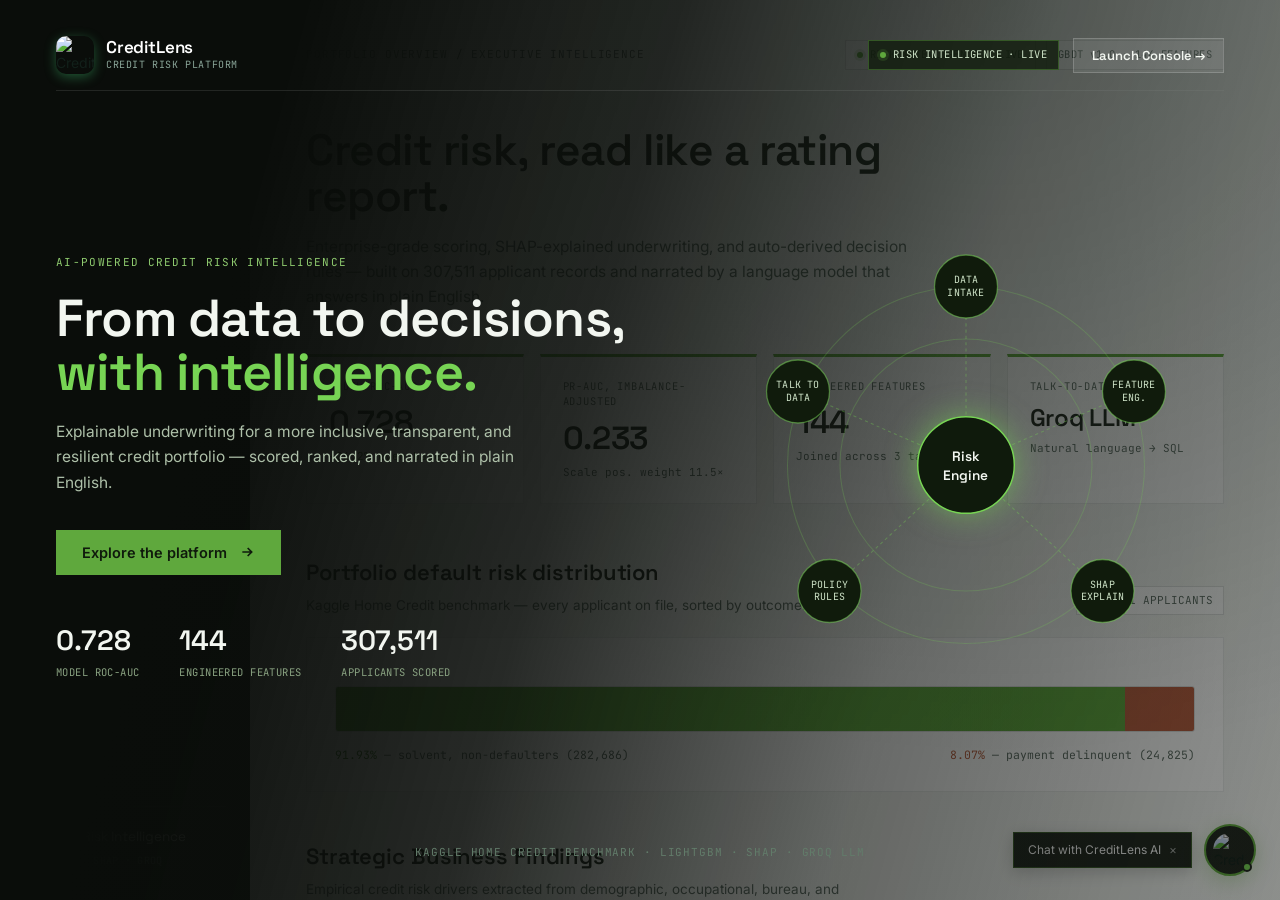
==== commit 475607e6: "feat: rebrand to CreditLens, add green C logo/favicon, fix chart preload timing" ====
--- a/frontend/index.html
+++ b/frontend/index.html
@@ -2,13 +2,23 @@
 <html lang="en">
 <head>
 <meta charset="UTF-8">
-<title>NeoStats — Credit Risk Intelligence</title>
+<title>CreditLens — Credit Risk Intelligence</title>
 <meta name="viewport" content="width=device-width, initial-scale=1.0">
+<link rel="icon" type="image/svg+xml" href="/assets/logo.svg?v=creditlens_c5">
+<link rel="icon" type="image/png" sizes="32x32" href="/assets/favicon-32x32.png?v=creditlens_c5">
+<link rel="icon" type="image/png" sizes="16x16" href="/assets/favicon-16x16.png?v=creditlens_c5">
+<link rel="shortcut icon" href="/favicon.ico?v=creditlens_c5">
+<link rel="apple-touch-icon" href="/assets/favicon.png?v=creditlens_c5">
 <link rel="preconnect" href="https://fonts.googleapis.com">
 <link rel="preconnect" href="https://fonts.gstatic.com" crossorigin>
 <link href="https://fonts.googleapis.com/css2?family=Space+Grotesk:wght@400;500;600;700&family=JetBrains+Mono:wght@400;500&family=Inter:wght@400;500;600&display=swap" rel="stylesheet">
-<!-- Chart.js CDN for lightweight, high-performance browser charts -->
-<script src="https://cdn.jsdelivr.net/npm/chart.js@4.4.1/dist/chart.umd.min.js"></script>
+<!-- Chart.js local script with CDN fallback for immediate zero-latency chart rendering -->
+<script src="/js/chart.umd.min.js"></script>
+<script>
+  if (typeof Chart === 'undefined') {
+    document.write('<script src="https://cdn.jsdelivr.net/npm/chart.js@4.4.1/dist/chart.umd.min.js"><\/script>');
+  }
+</script>
 <style>
   :root {
     --bg: #F4F6F3;
@@ -85,11 +95,20 @@
     text-decoration: none;
   }
 
-  .hero-brand .mark {
-    width: 34px; height: 34px; background: var(--green);
-    display: flex; align-items: center; justify-content: center;
-    font-family: 'Space Grotesk', sans-serif; font-size: 16px; color: var(--navy); font-weight: 700;
+  .brand-logo-img {
+    width: 34px;
+    height: 34px;
+    border-radius: 9px;
+    display: block;
     flex-shrink: 0;
+    box-shadow: 0 2px 8px rgba(74, 222, 128, 0.25);
+  }
+
+  .hero-brand .brand-logo-img {
+    width: 38px;
+    height: 38px;
+    border-radius: 10px;
+    box-shadow: 0 3px 12px rgba(74, 222, 128, 0.35);
   }
 
   .hero-brand .name {
@@ -459,6 +478,9 @@
   /* rules page */
   .rules-summary { display: flex; gap: 16px; margin-bottom: 36px; }
   .rules-summary .cell { flex: 1; padding: 22px 24px; background: var(--card); border: 1px solid var(--line); border-top: 3px solid var(--green); }
+  .rules-summary .cell.high { border-top-color: var(--red); }
+  .rules-summary .cell.medium { border-top-color: var(--amber); }
+  .rules-summary .cell.low { border-top-color: var(--green-dark); }
 
   .filters { display: flex; gap: 8px; margin-bottom: 28px; }
   .filters button {
@@ -480,6 +502,7 @@
     background: #F6F8F5; border: 1px solid var(--line); padding: 16px 18px; margin-bottom: 16px; line-height: 1.7;
   }
   .rule-logic .k { color: var(--green-dark); }
+  .rule-logic .w { color: var(--amber); font-weight: 500; }
   .rule-logic .r { color: var(--red); font-weight: 500; }
   .rule-fields { display: grid; grid-template-columns: 1fr 1fr; gap: 20px; }
   .rule-fields .l { font-family: 'JetBrains Mono', monospace; font-size: 10px; color: var(--ink-dim); letter-spacing: 0.06em; margin-bottom: 5px; text-transform: uppercase; }
@@ -709,11 +732,14 @@
     padding: 12px 16px;
     border-radius: 0 4px 4px 0;
   }
+  .talk-sql-box,
   .talk-sql-card {
-    background: #12201A;
+    background: #F4F6F3;
+    border: 1px solid rgba(18, 32, 26, 0.12);
     border-radius: 4px;
-    padding: 14px 16px;
+    padding: 12px 16px;
     margin-bottom: 14px;
+    margin-top: 10px;
     overflow-x: auto;
   }
   .talk-sql-header {
@@ -721,37 +747,53 @@
     justify-content: space-between;
     align-items: center;
     margin-bottom: 8px;
+    font-family: 'JetBrains Mono', monospace;
+    font-size: 10.5px;
+    letter-spacing: 0.08em;
+    color: var(--ink-dim);
+    text-transform: uppercase;
+    font-weight: 600;
   }
   .talk-sql-title {
     font-family: 'JetBrains Mono', monospace;
     font-size: 10.5px;
     letter-spacing: 0.08em;
-    color: #8FCB6F;
+    color: var(--ink-dim);
     text-transform: uppercase;
-  }
+    font-weight: 600;
+  }
+  .talk-copy-btn,
   .talk-sql-copy-btn {
-    background: rgba(255,255,255,0.08);
-    border: 1px solid rgba(255,255,255,0.15);
-    color: #CBD5E1;
+    background: #FFFFFF;
+    border: 1px solid var(--line-strong);
+    color: var(--ink);
     font-family: 'JetBrains Mono', monospace;
     font-size: 10px;
+    font-weight: 600;
     padding: 3px 8px;
-    border-radius: 2px;
+    border-radius: 3px;
     cursor: pointer;
     transition: all 0.15s;
   }
+  .talk-copy-btn:hover,
   .talk-sql-copy-btn:hover {
-    background: rgba(255,255,255,0.2);
-    color: #FFFFFF;
+    background: var(--bg);
+    color: var(--green-dark);
   }
   .talk-sql-code {
     font-family: 'JetBrains Mono', monospace;
     font-size: 12px;
     line-height: 1.6;
-    color: #E2E8F0;
+    color: #12201A; /* Crisp dark ink / black */
     white-space: pre-wrap;
     word-break: break-all;
     margin: 0;
+    font-weight: 500;
+  }
+  .talk-sql-code code {
+    color: #12201A !important; /* Crisp dark ink / black */
+    font-family: 'JetBrains Mono', monospace;
+    font-weight: 500;
   }
   .talk-table-wrap {
     overflow-x: auto;
@@ -1083,9 +1125,9 @@
 <div id="hero-view">
   <header class="hero-topbar">
     <div class="hero-brand">
-      <div class="mark">N</div>
+      <img src="/assets/logo.svg?v=creditlens_c5" alt="CreditLens Logo" class="brand-logo-img">
       <div>
-        <div class="name">Neostats</div>
+        <div class="name">CreditLens</div>
         <div class="sub">CREDIT RISK PLATFORM</div>
       </div>
     </div>
@@ -1189,9 +1231,9 @@
   <aside class="side">
     <div>
       <div class="brand" id="sidebar-brand-btn" title="Return to Hero Landing">
-        <div class="mark">N</div>
+        <img src="/assets/logo.svg?v=creditlens_c5" alt="CreditLens Logo" class="brand-logo-img">
         <div>
-          <div class="name">Neostats</div>
+          <div class="name">CreditLens</div>
           <div class="sub">RISK INTELLIGENCE</div>
         </div>
       </div>
@@ -1365,7 +1407,7 @@
         </div>
       </div>
 
-      <!-- 6 Strategic Empirical Drivers (NeoStats Assignment Requirement) -->
+      <!-- 6 Strategic Empirical Drivers (CreditLens Core Requirement) -->
       <div class="section-head" style="margin-top: 48px;">
         <div>
           <h2>Empirical Risk Drivers (6 Assignment Dimensions)</h2>
@@ -1683,6 +1725,52 @@
           </div>
 
         </div>
+
+        <!-- Interactive Visualizations: Radar Profile & Local SHAP Impact Chart -->
+        <div style="margin-top: 32px; padding-top: 24px; border-top: 1px solid var(--line); display: grid; grid-template-columns: 1fr 1.15fr; gap: 28px; align-items: stretch;">
+          
+          <!-- Radar Chart Card -->
+          <div style="background: #FAFBF9; border: 1px solid var(--line); border-radius: 4px; padding: 20px; display: flex; flex-direction: column;">
+            <div style="display: flex; justify-content: space-between; align-items: flex-start; margin-bottom: 12px; gap: 8px; flex-wrap: wrap;">
+              <div>
+                <div class="pill" style="font-size: 9.5px; margin-bottom: 4px;">CREDIT PROFILE RADAR</div>
+                <div style="font-size: 14px; font-weight: 600; color: var(--navy);">Multi-Dimensional Risk Health</div>
+              </div>
+              <div style="display: flex; gap: 10px; font-family: 'JetBrains Mono', monospace; font-size: 11px;">
+                <span style="display:flex; align-items:center; gap:4px;"><span style="width:10px; height:3px; background:var(--green); display:inline-block;"></span> Applicant</span>
+                <span style="display:flex; align-items:center; gap:4px;"><span style="width:10px; height:3px; background:#94a3b8; display:inline-block; border-top:1px dashed #64748b;"></span> Benchmark</span>
+              </div>
+            </div>
+            <p style="font-size: 11.5px; color: var(--ink-dim); margin-bottom: 12px;">
+              Evaluates applicant strength (0–100 scale) across five key risk disciplines vs prime portfolio baseline.
+            </p>
+            <div style="height: 280px; width: 100%; position: relative;">
+              <canvas id="chart-risk-radar"></canvas>
+            </div>
+          </div>
+
+          <!-- Local SHAP Waterfall / Diverging Impact Chart Card -->
+          <div style="background: #FAFBF9; border: 1px solid var(--line); border-radius: 4px; padding: 20px; display: flex; flex-direction: column;">
+            <div style="display: flex; justify-content: space-between; align-items: flex-start; margin-bottom: 12px; gap: 8px; flex-wrap: wrap;">
+              <div>
+                <div class="pill" style="font-size: 9.5px; margin-bottom: 4px;">LOCAL EXPLAINABILITY (TreeSHAP)</div>
+                <div style="font-size: 14px; font-weight: 600; color: var(--navy);">Feature Risk Contribution</div>
+              </div>
+              <div style="display: flex; gap: 8px; font-family: 'JetBrains Mono', monospace; font-size: 10.5px;">
+                <span class="pill" style="background:#e8f5e9; color:#2e7d32; font-size:10px;">← Reduces Risk</span>
+                <span class="pill" style="background:#ffebee; color:#c62828; font-size:10px;">Increases Risk →</span>
+              </div>
+            </div>
+            <p style="font-size: 11.5px; color: var(--ink-dim); margin-bottom: 12px;">
+              Net log-odds contribution per feature: positive values drive default risk upward, negative values support approval.
+            </p>
+            <div style="height: 280px; width: 100%; position: relative;">
+              <canvas id="chart-risk-shap-bars"></canvas>
+            </div>
+          </div>
+
+        </div>
+
       </div>
     </div>
 
@@ -1703,14 +1791,16 @@
       </div>
 
       <div class="rules-summary">
-        <div class="cell"><div class="k">ACTIVE RULES</div><div class="v" id="rules-count-total" style="font-size:28px;">5</div><div class="d neutral">Statistically verified</div></div>
-        <div class="cell"><div class="k">HIGH-RISK RULES</div><div class="v" id="rules-count-high" style="font-size:28px;color:var(--red);">3</div><div class="d neutral">Mandatory committee review</div></div>
-        <div class="cell"><div class="k">LOW-RISK RULES</div><div class="v" id="rules-count-low" style="font-size:28px;color:var(--green-dark);">2</div><div class="d neutral">Fast-track automated sanction</div></div>
+        <div class="cell"><div class="k">ACTIVE RULES</div><div class="v" id="rules-count-total" style="font-size:28px;">7</div><div class="d neutral">Statistically verified</div></div>
+        <div class="cell high"><div class="k">HIGH-RISK RULES</div><div class="v" id="rules-count-high" style="font-size:28px;color:var(--red);">3</div><div class="d neutral">Mandatory committee review</div></div>
+        <div class="cell medium"><div class="k">MEDIUM-RISK RULES</div><div class="v" id="rules-count-medium" style="font-size:28px;color:var(--amber);">2</div><div class="d neutral">Secondary review / LTV caps</div></div>
+        <div class="cell low"><div class="k">LOW-RISK RULES</div><div class="v" id="rules-count-low" style="font-size:28px;color:var(--green-dark);">2</div><div class="d neutral">Fast-track automated sanction</div></div>
       </div>
 
       <div class="filters">
         <button class="rule-filter-btn active" data-filter="all">All rules</button>
         <button class="rule-filter-btn" data-filter="high">High risk only</button>
+        <button class="rule-filter-btn" data-filter="medium">Medium risk only</button>
         <button class="rule-filter-btn" data-filter="low">Low risk only</button>
       </div>
 
@@ -1737,7 +1827,28 @@
           <div class="rule-fields">
             <div><div class="l">BUSINESS RATIONALE</div><p>High rejection history across lenders combined with high current debt burden.</p></div>
             <div><div class="l">MANDATED ACTION</div><p><b>Decline automated approval;</b> flag for past delinquency inspection.</p></div>
+        </div>
+      </div>
+
+      <!-- Global Feature Importance: TreeSHAP Attribution Panel -->
+      <div class="panel" style="margin-top: 36px; padding: 24px; border: 1px solid var(--line); background: #FFFFFF;">
+        <div style="display: flex; justify-content: space-between; align-items: flex-start; margin-bottom: 18px; flex-wrap: wrap; gap: 12px;">
+          <div>
+            <div class="pill" style="font-size: 10px; margin-bottom: 6px; letter-spacing: 0.06em;">RULE DERIVATION EVIDENCE · TREESHAP</div>
+            <h3 style="font-size: 18px; margin: 0; color: var(--navy); font-weight: 600;">Portfolio Feature Drivers &middot; Mean |SHAP| Influence</h3>
+            <p style="font-size: 12.5px; color: var(--ink-dim); margin-top: 4px; max-width: 680px; line-height: 1.5;">
+              Statistical justification for the policy rules above. Quantifies which feature dimensions most heavily dictate default boundaries across 307k loans.
+            </p>
           </div>
+          <div style="display: flex; gap: 6px; font-family: 'JetBrains Mono', monospace; font-size: 10.5px; flex-wrap: wrap;">
+            <span class="pill" style="background: #E8EDE8; color: #2D4436; border: 1px solid rgba(45,68,54,0.12);">Bureau Agency</span>
+            <span class="pill" style="background: #EBF0EC; color: #435A4B; border: 1px solid rgba(67,90,75,0.12);">Debt Leverage</span>
+            <span class="pill" style="background: #F0F2EE; color: #57685D; border: 1px solid rgba(87,104,93,0.12);">Employment</span>
+            <span class="pill" style="background: #F5EFEA; color: #755243; border: 1px solid rgba(117,82,67,0.12);">Behavioral</span>
+          </div>
+        </div>
+        <div style="height: 330px; position: relative;">
+          <canvas id="chart-global-shap"></canvas>
         </div>
       </div>
 
@@ -1781,7 +1892,7 @@
     <!-- ============ PAGE 5: TALK TO DATA ============ -->
     <div class="page" id="page-talk" style="display:none;">
       <div class="topline">
-        <div class="crumb">NEOSTATS AI ANALYST</div>
+        <div class="crumb">CREDITLENS AI ANALYST</div>
         <div class="status">
           <div class="pill"><span class="dot"></span>POWERED BY GROQ LLAMA 3.3 · SQLITE LIVE</div>
         </div>
@@ -1814,9 +1925,9 @@
           <div class="talk-msg-bot">
             <div class="talk-msg-bot-head">
               <div class="talk-msg-bot-agent">
-                <div class="talk-msg-bot-avatar">N</div>
+                <div class="talk-msg-bot-avatar">C</div>
                 <div>
-                  <div class="talk-msg-bot-name">NeoStats Portfolio Analyst</div>
+                  <div class="talk-msg-bot-name">CreditLens Portfolio Analyst</div>
                   <div style="font-family:'JetBrains Mono',monospace; font-size:10px; color:var(--green-dark);">Connected to Home Credit Portfolio DB (307k records)</div>
                 </div>
               </div>
@@ -1858,15 +1969,15 @@
 </div>
 
 <!-- ==========================================================================
-     3. FLOATING AI ASSISTANT ("AGENT NEO")
+     3. FLOATING AI ASSISTANT ("CREDITLENS AI")
      ========================================================================== -->
-<div id="floating-chat-trigger" title="Chat with Agent Neo">
+<div id="floating-chat-trigger" title="Chat with CreditLens AI">
   <div class="chat-trigger-bubble" id="chat-trigger-bubble">
-    <span>Chat with Agent Neo</span>
+    <span>Chat with CreditLens AI</span>
     <span style="cursor: pointer; opacity: 0.6;" onclick="event.stopPropagation(); document.getElementById('chat-trigger-bubble').style.display='none';">&times;</span>
   </div>
   <div class="chat-trigger-btn">
-    <img src="/assets/agent-neo.svg" alt="Agent Neo">
+    <img src="/assets/agent-neo.svg" alt="CreditLens AI">
     <span class="chat-trigger-online-dot"></span>
   </div>
 </div>
@@ -1874,9 +1985,9 @@
 <div id="floating-chat-modal" class="closed">
   <div class="floating-chat-header">
     <div class="floating-chat-agent">
-      <img src="/assets/agent-neo.svg" alt="Agent Neo">
+      <img src="/assets/agent-neo.svg" alt="CreditLens AI">
       <div>
-        <div class="name">Agent Neo</div>
+        <div class="name">CreditLens AI</div>
         <div class="status">Online · Credit Risk Analyst</div>
       </div>
     </div>
@@ -1893,7 +2004,7 @@
   <div class="floating-chat-body" id="f-chat-body">
     <div class="f-msg bot">
       <div class="bubble">
-        Hello! I am <b>Agent Neo</b>, your AI Credit Risk Data Analyst. Ask me anything about portfolio default rates across cohorts, bureau debt volumes, or applicant demographics.
+        Hello! I am <b>CreditLens AI</b>, your Credit Risk Data Analyst. Ask me anything about portfolio default rates across cohorts, bureau debt volumes, or applicant demographics.
       </div>
       <div class="f-msg-time">Just now</div>
     </div>
@@ -1906,15 +2017,15 @@
   </div>
 </div>
 
-<!-- Application Logic Scripts -->
-<script src="/js/api.js"></script>
-<script src="/js/charts.js"></script>
-<script src="/js/pages/overview.js"></script>
-<script src="/js/pages/eda.js"></script>
-<script src="/js/pages/risk.js"></script>
-<script src="/js/pages/rules.js"></script>
-<script src="/js/pages/chat.js"></script>
-<script src="/js/app.js"></script>
+<!-- Application Logic Scripts (Versioned to bust browser caches) -->
+<script src="/js/api.js?v=creditlens_c6"></script>
+<script src="/js/charts.js?v=creditlens_c6"></script>
+<script src="/js/pages/overview.js?v=creditlens_c6"></script>
+<script src="/js/pages/eda.js?v=creditlens_c6"></script>
+<script src="/js/pages/risk.js?v=creditlens_c6"></script>
+<script src="/js/pages/rules.js?v=creditlens_c6"></script>
+<script src="/js/pages/chat.js?v=creditlens_c6"></script>
+<script src="/js/app.js?v=creditlens_c6"></script>
 
 <script>
   // Seamless tab routing matching mockup
@@ -1928,8 +2039,24 @@
 
     if (pageId === 'overview') initOverviewPage();
     if (pageId === 'eda') initEDAPage();
-    if (pageId === 'scoring') initRiskPage();
-    if (pageId === 'rules') initRulesPage('all');
+    if (pageId === 'scoring') {
+      initRiskPage();
+      setTimeout(function() {
+        if (typeof preloadDefaultPredictionCharts === 'function') preloadDefaultPredictionCharts();
+        if (typeof resizeRiskCharts === 'function') resizeRiskCharts();
+      }, 60);
+    }
+    if (pageId === 'rules') {
+      initRulesPage('all');
+      setTimeout(function() {
+        if (typeof renderGlobalShapChart === 'function' && typeof DEFAULT_GLOBAL_SHAP !== 'undefined') {
+          renderGlobalShapChart(DEFAULT_GLOBAL_SHAP);
+        }
+        if (typeof globalShapChartInstance !== 'undefined' && globalShapChartInstance) {
+          try { globalShapChartInstance.resize(); } catch (e) {}
+        }
+      }, 60);
+    }
     if (pageId === 'talk') {
       if (window.ChatStore) {
         window.ChatStore.renderMainPage();
